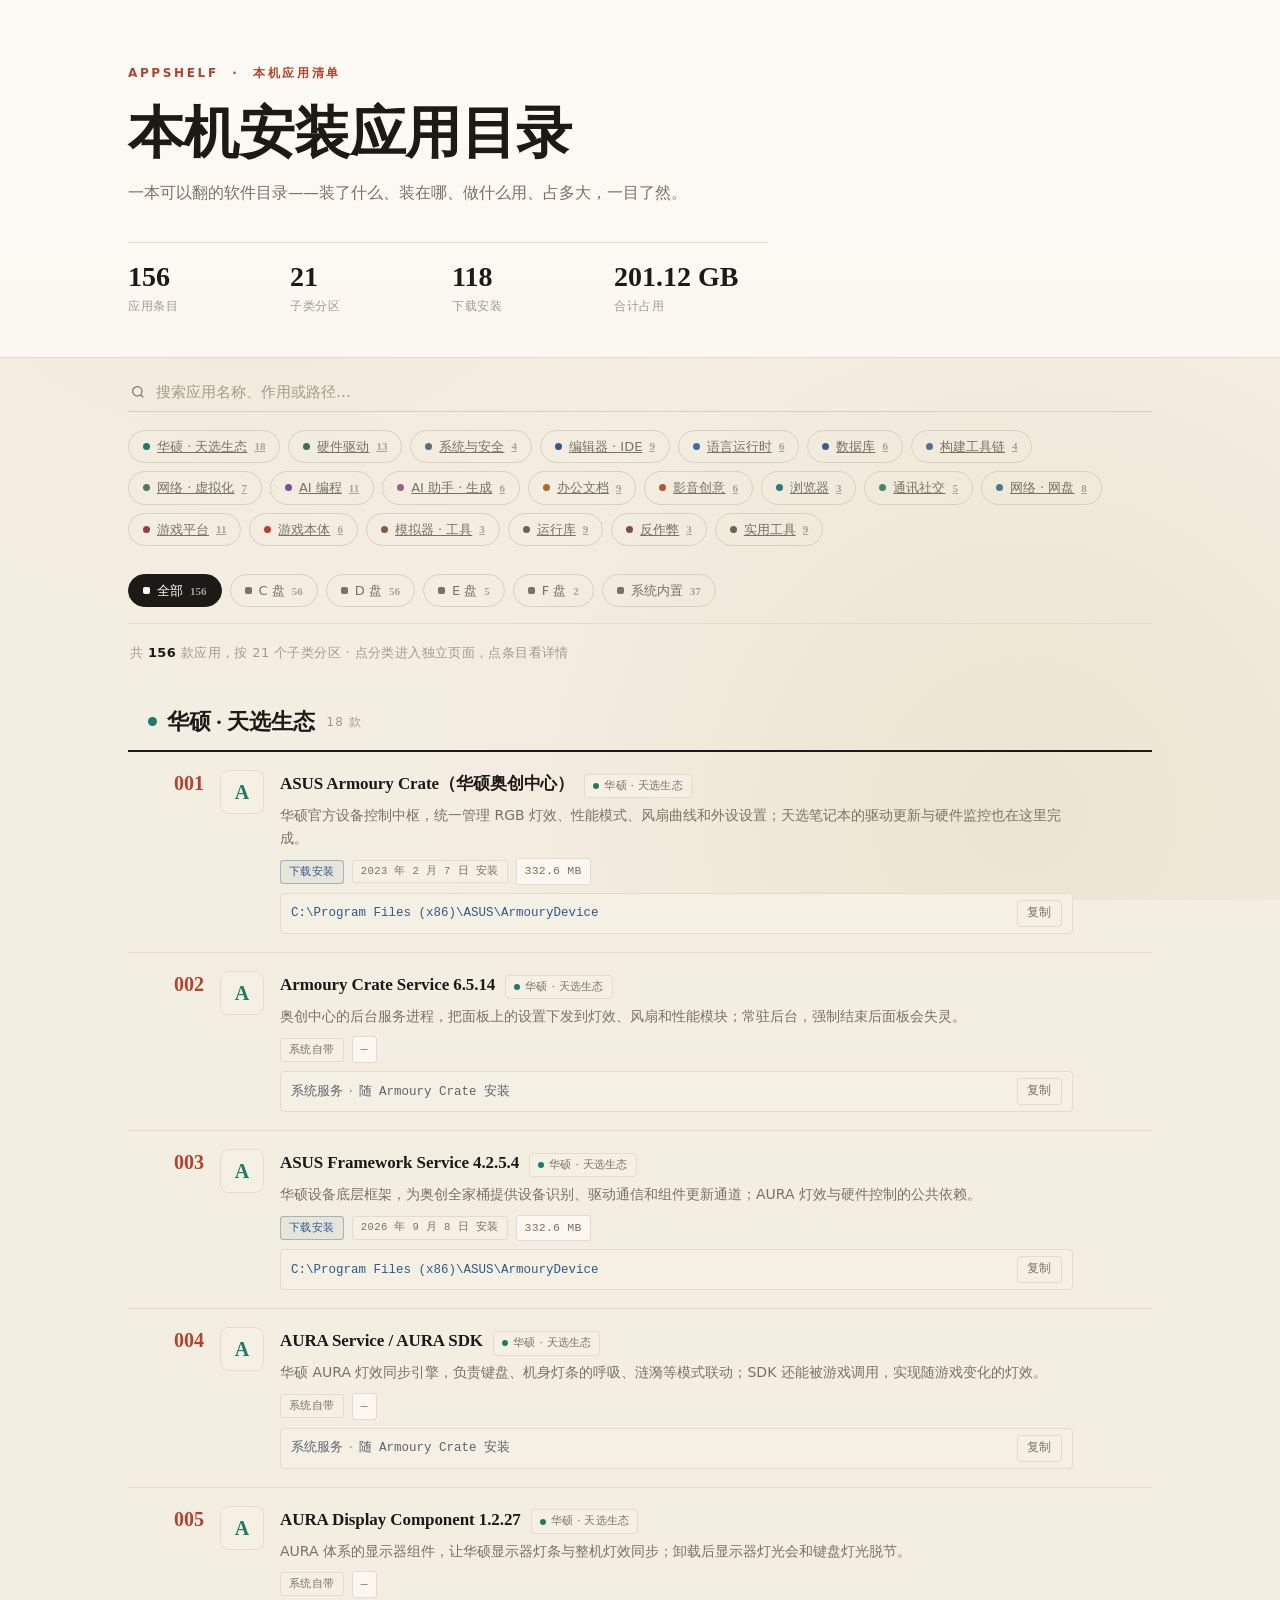
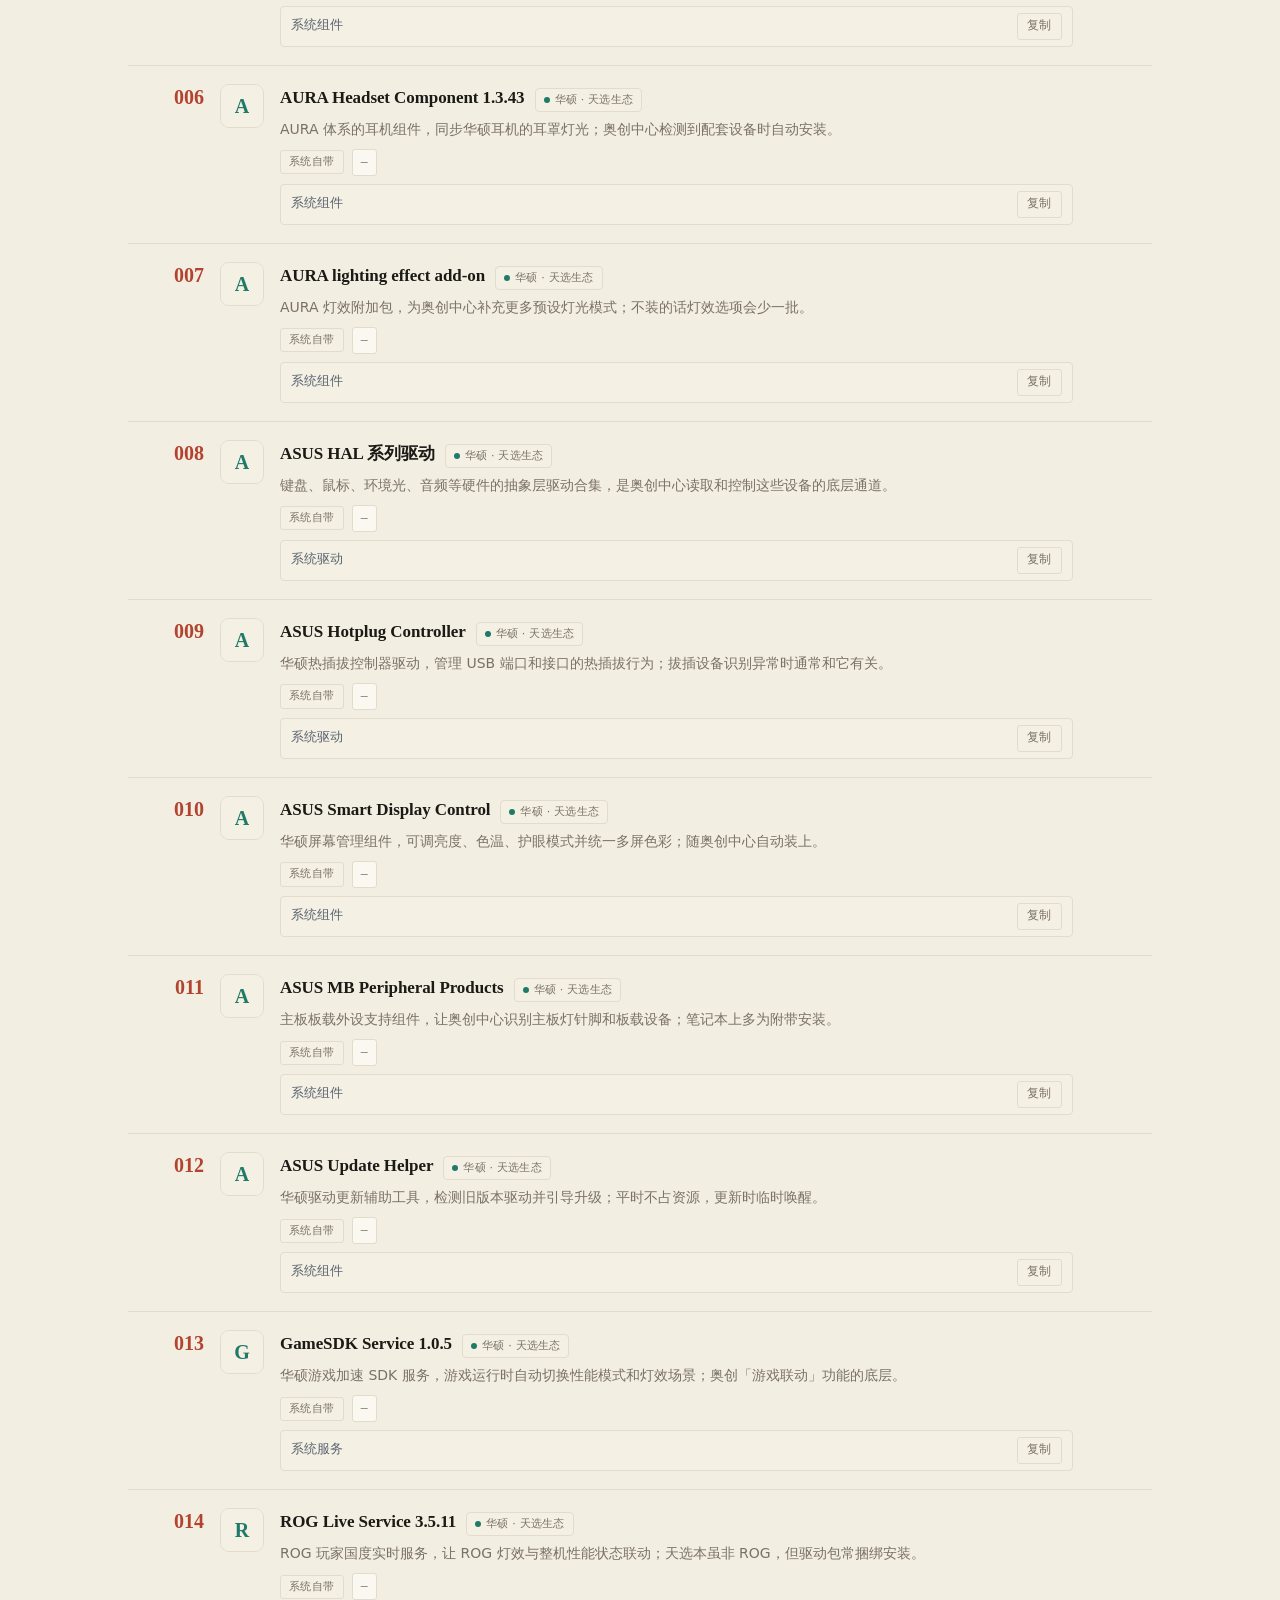
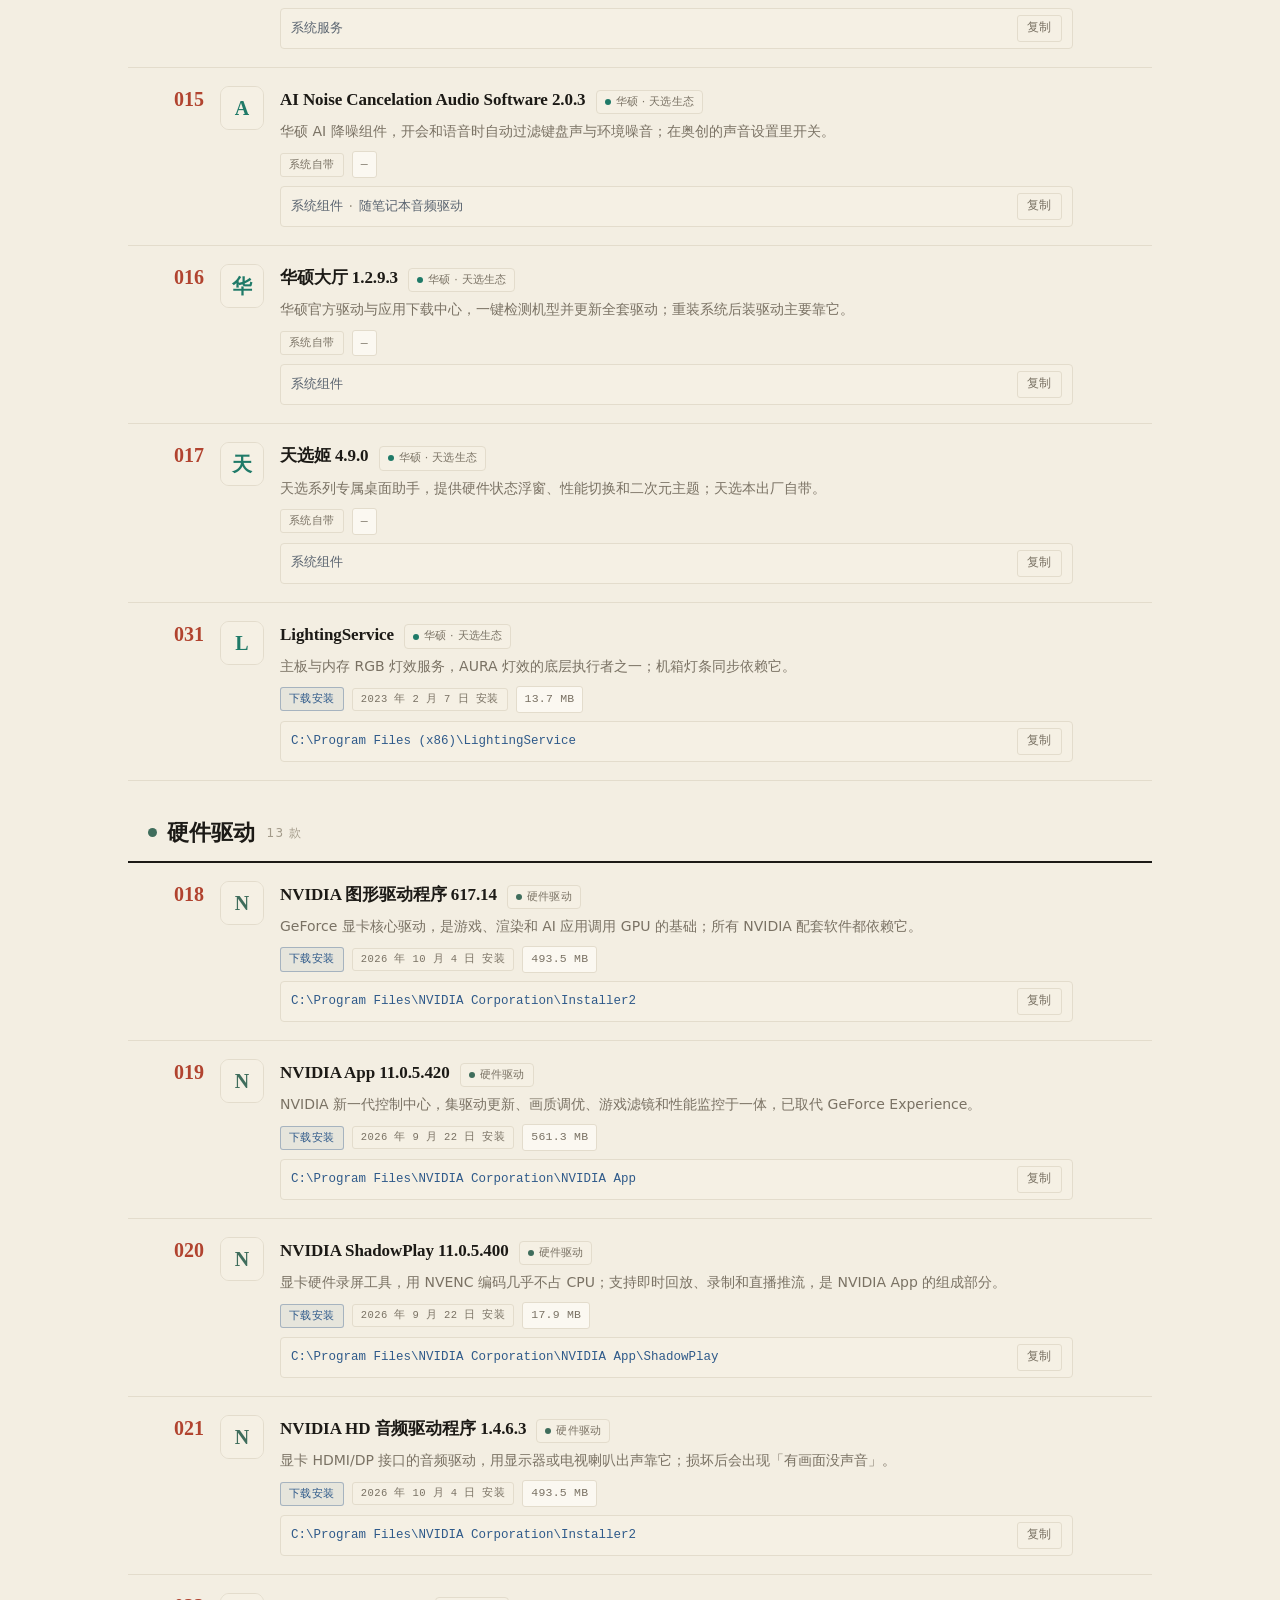
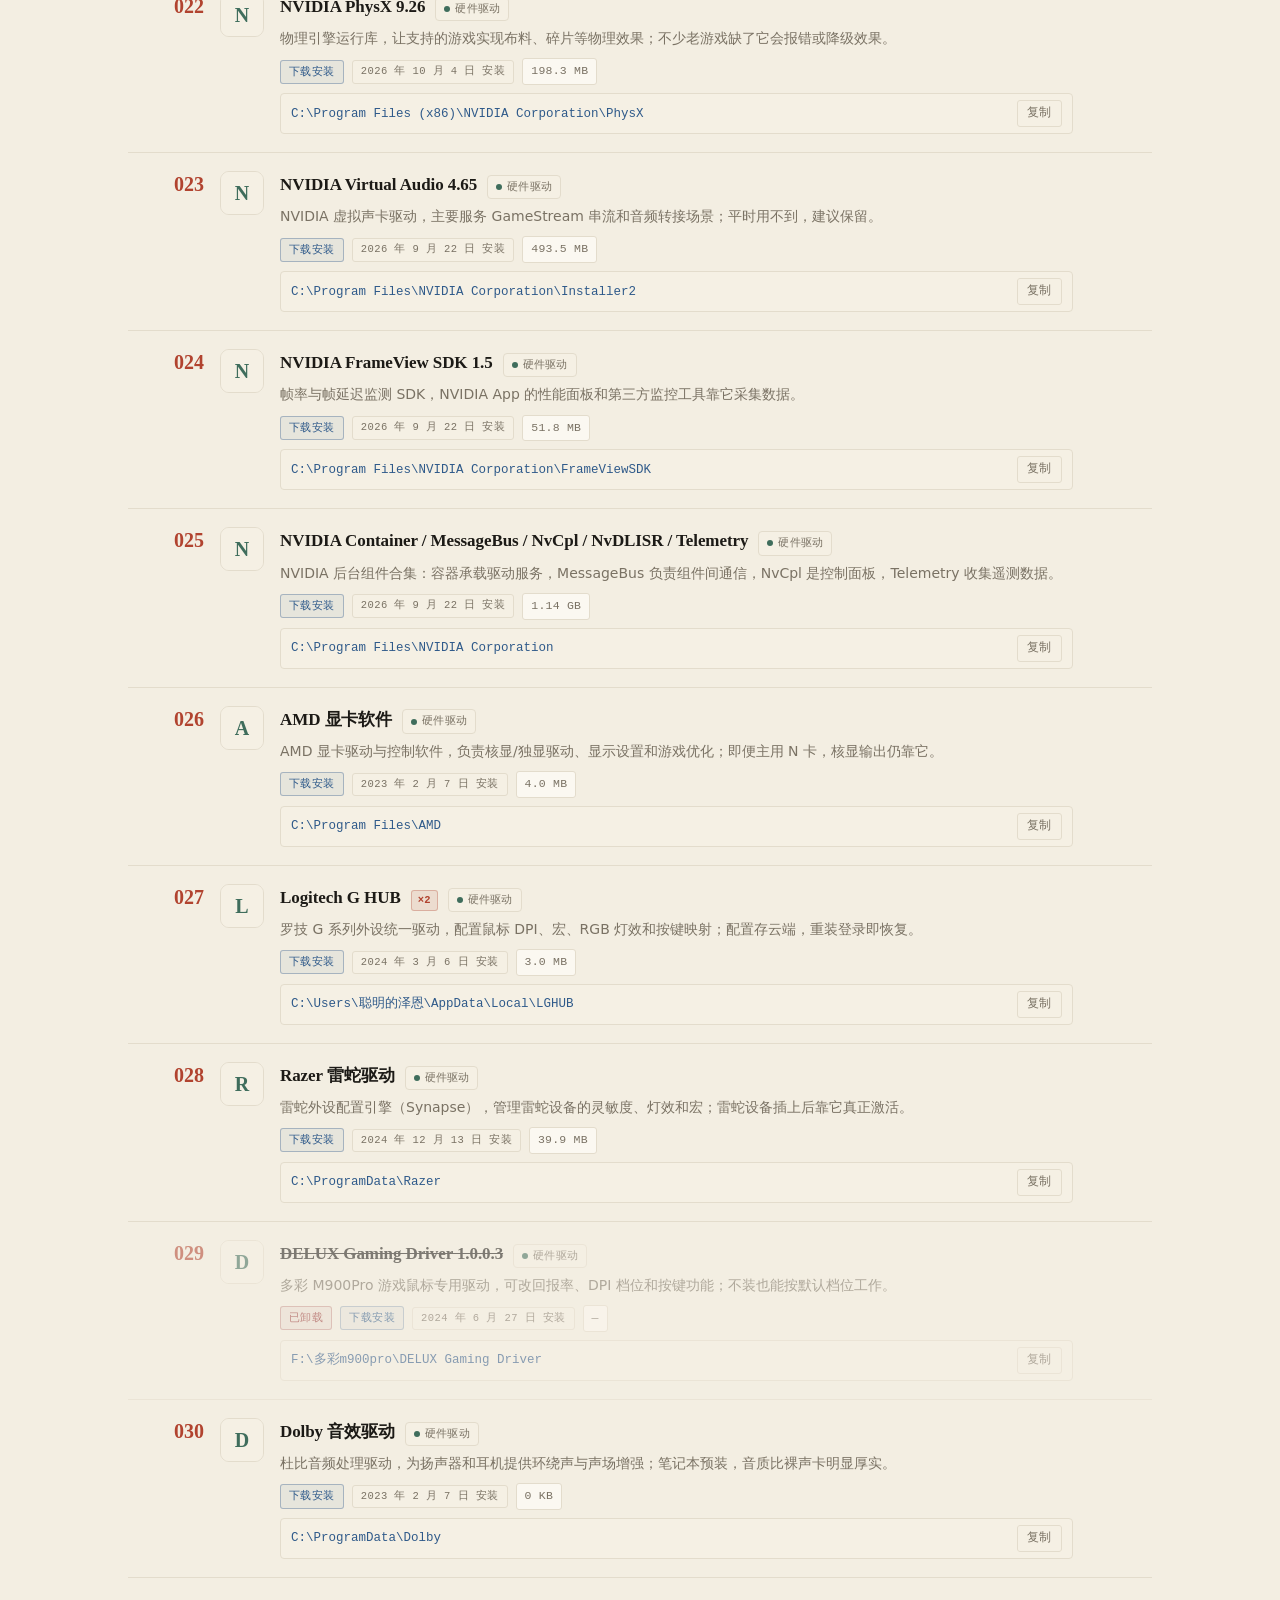
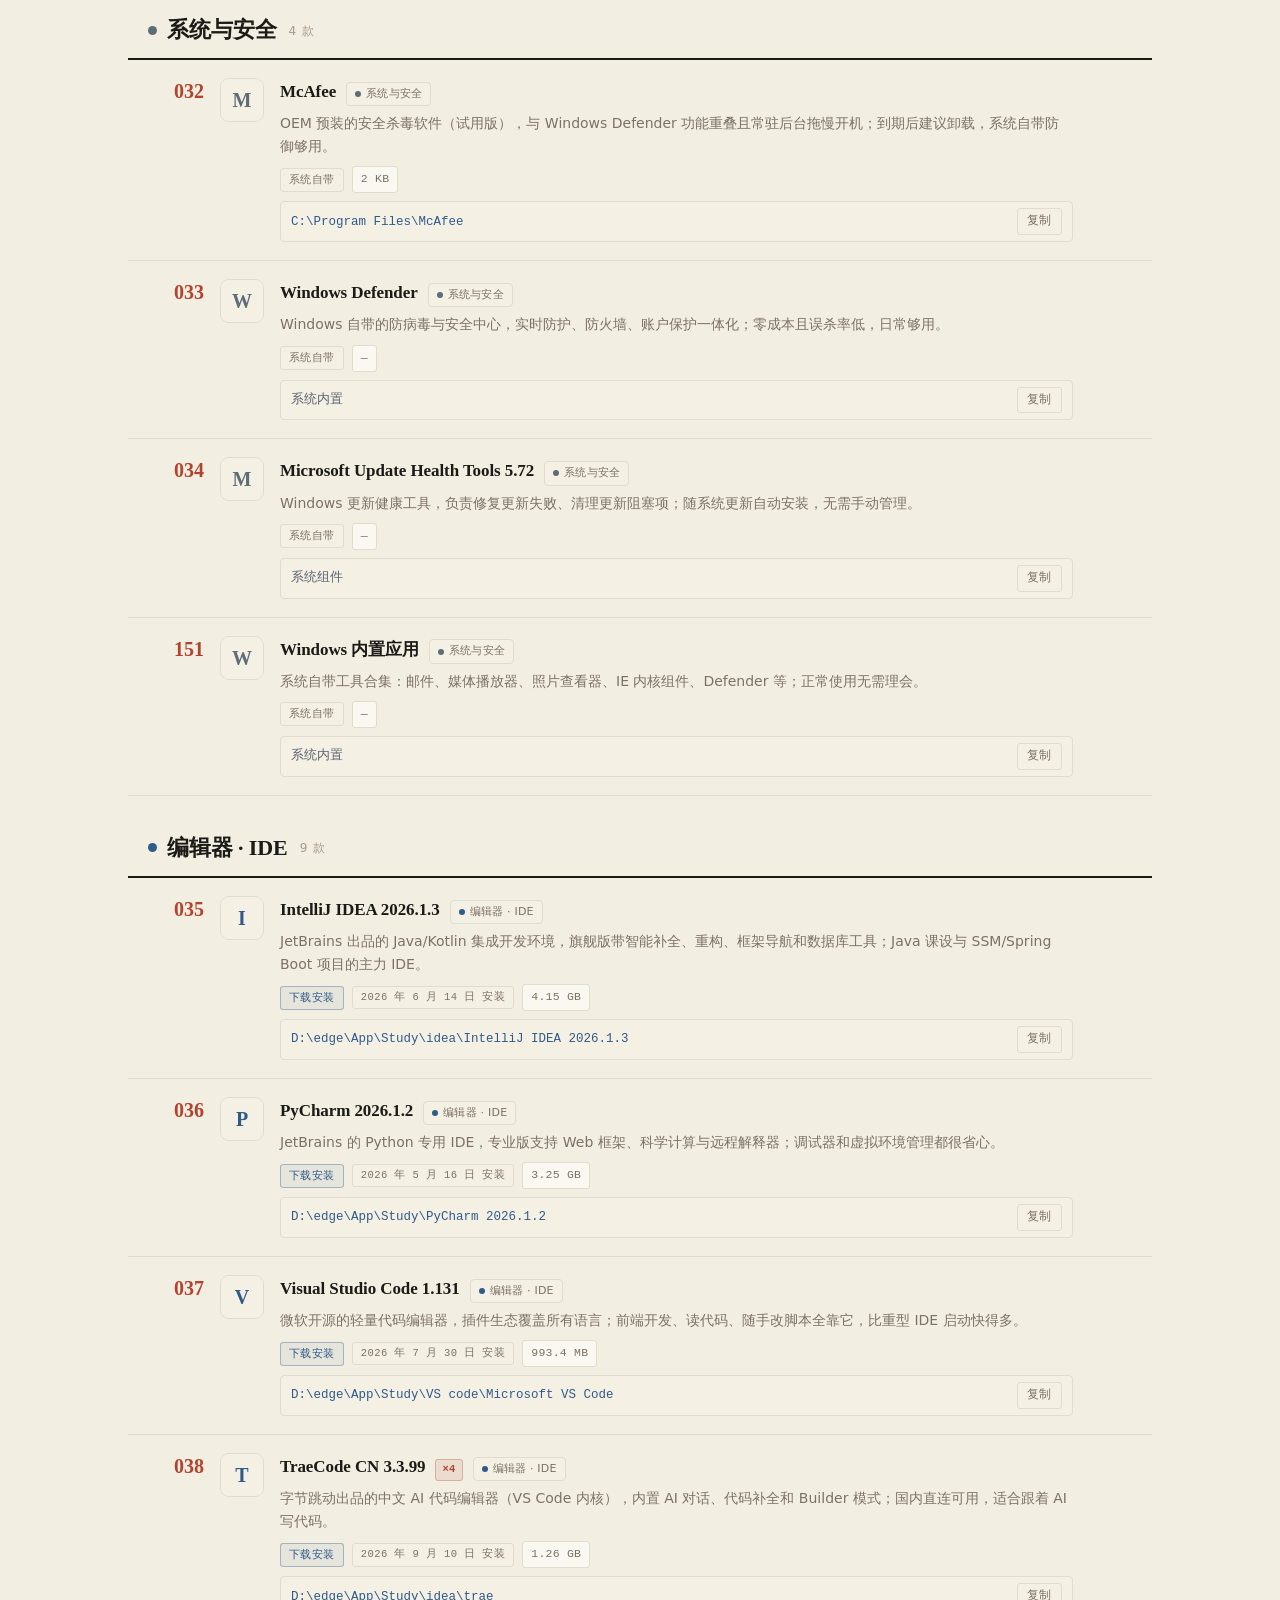
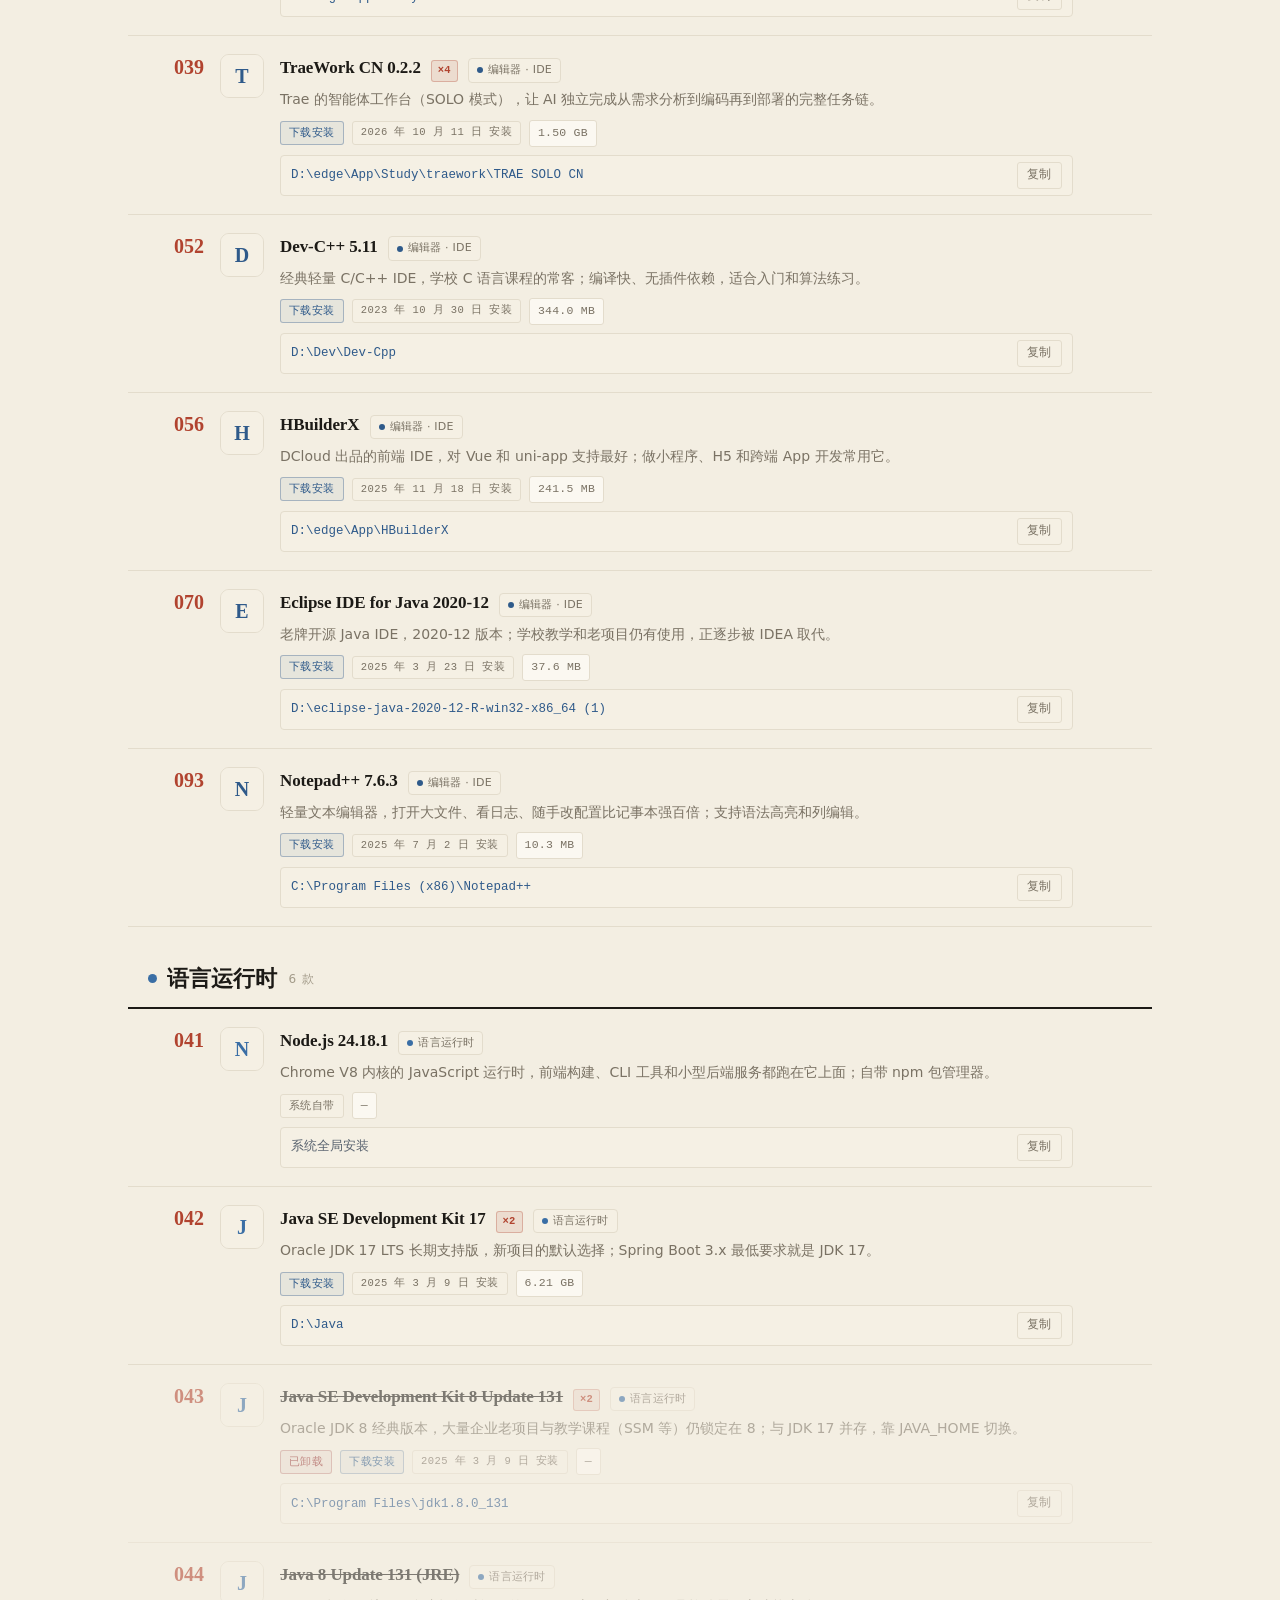
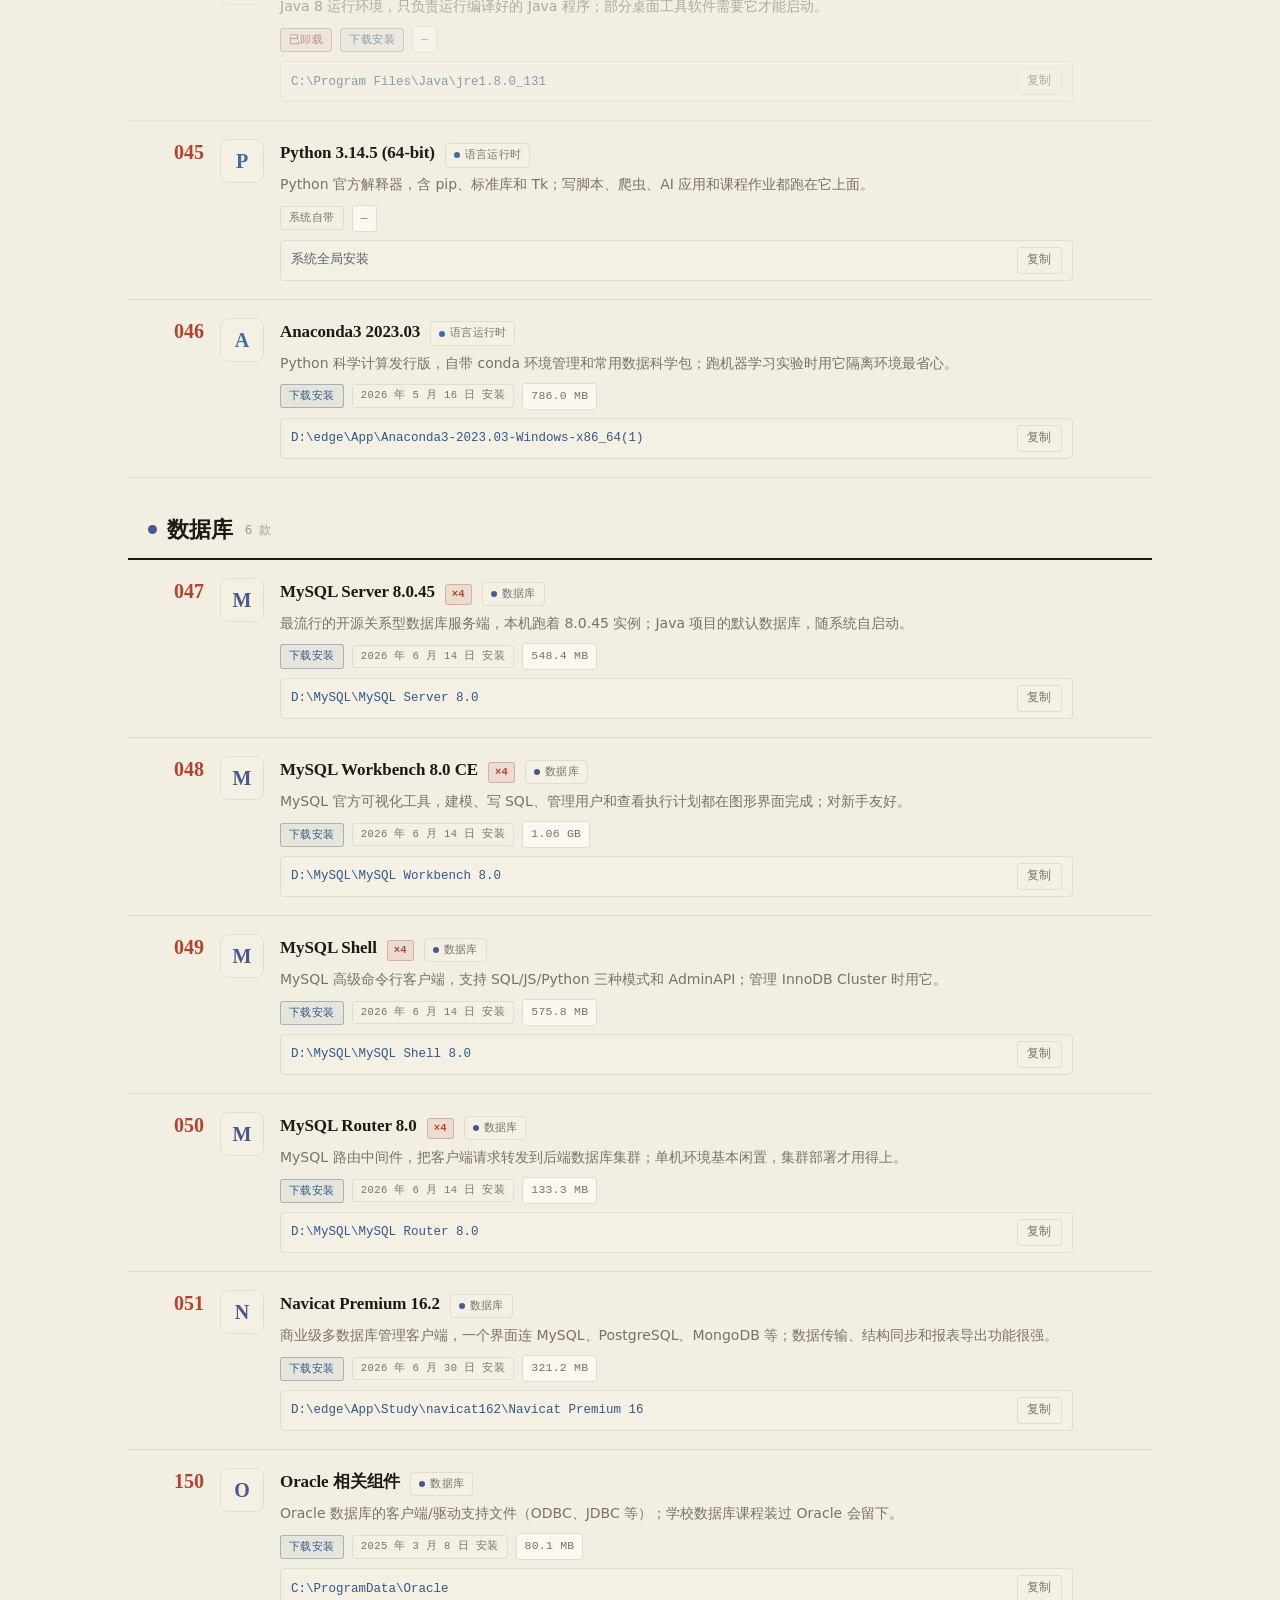
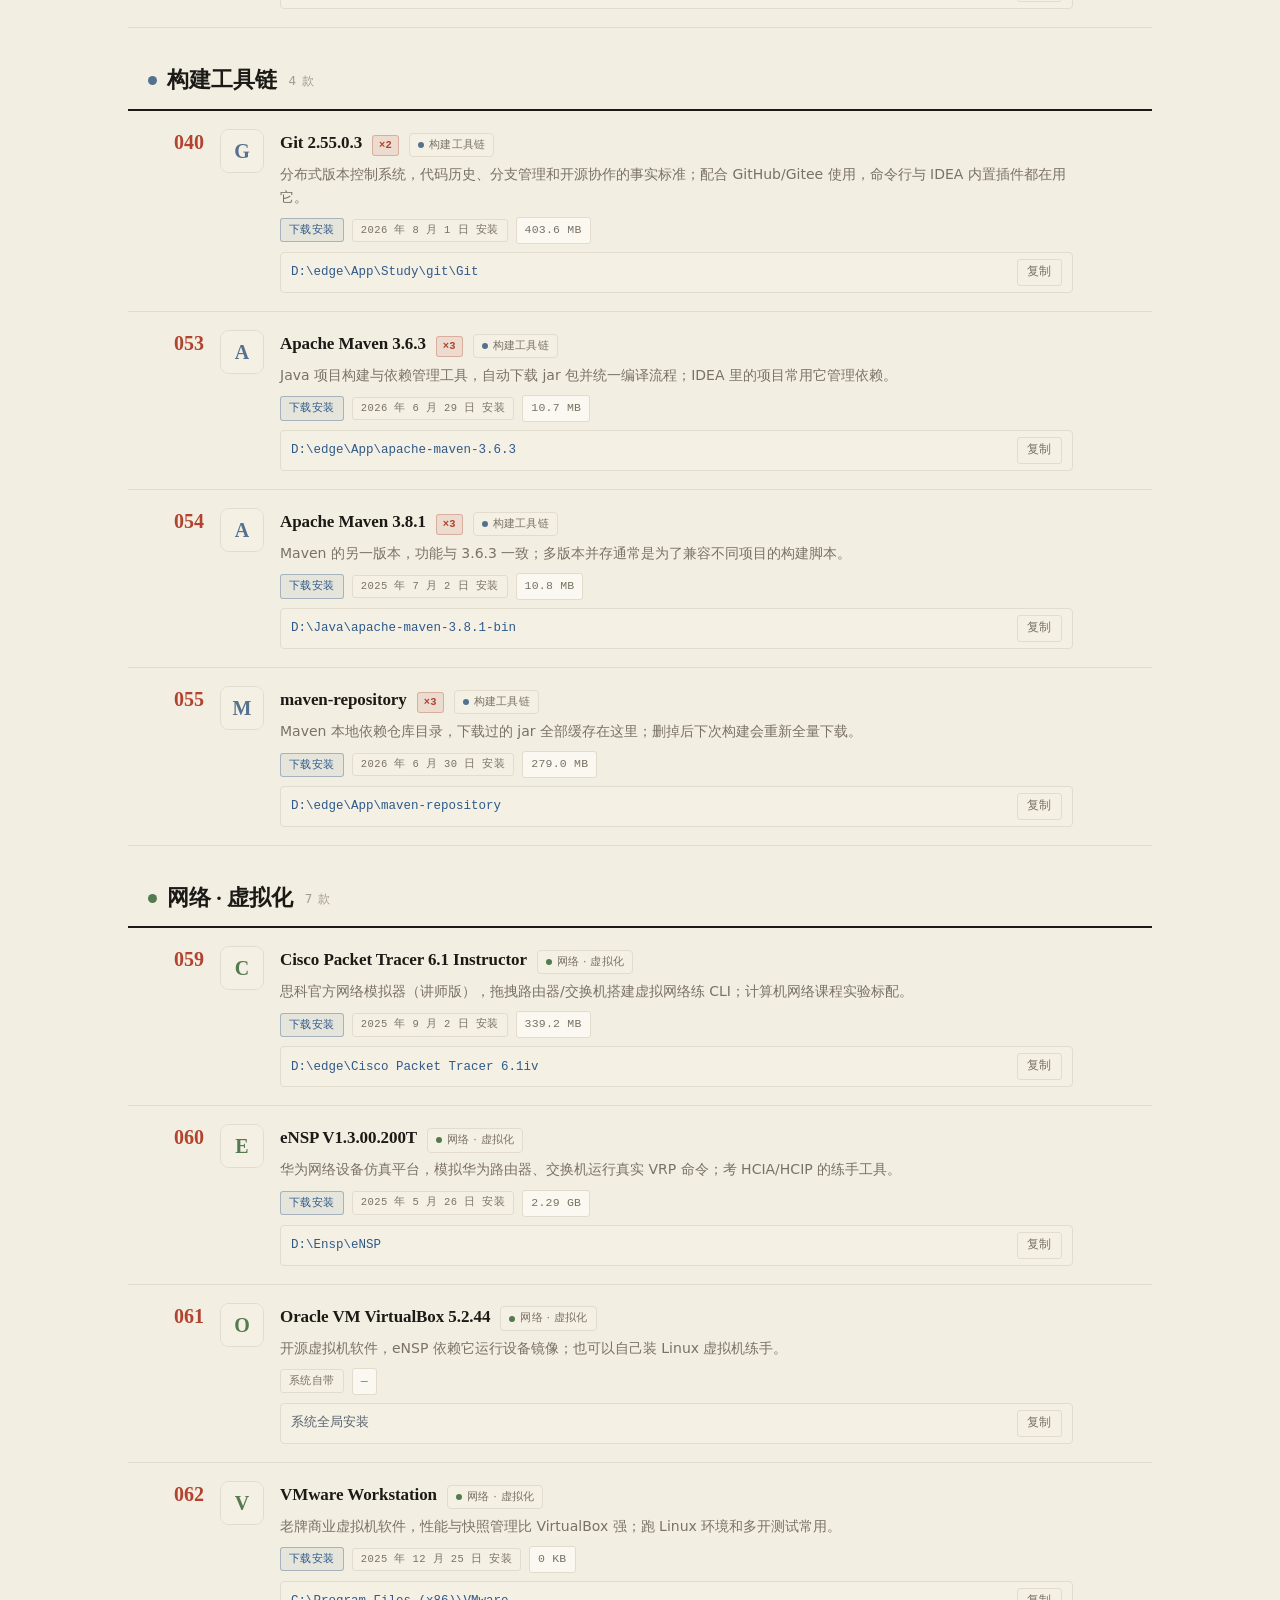
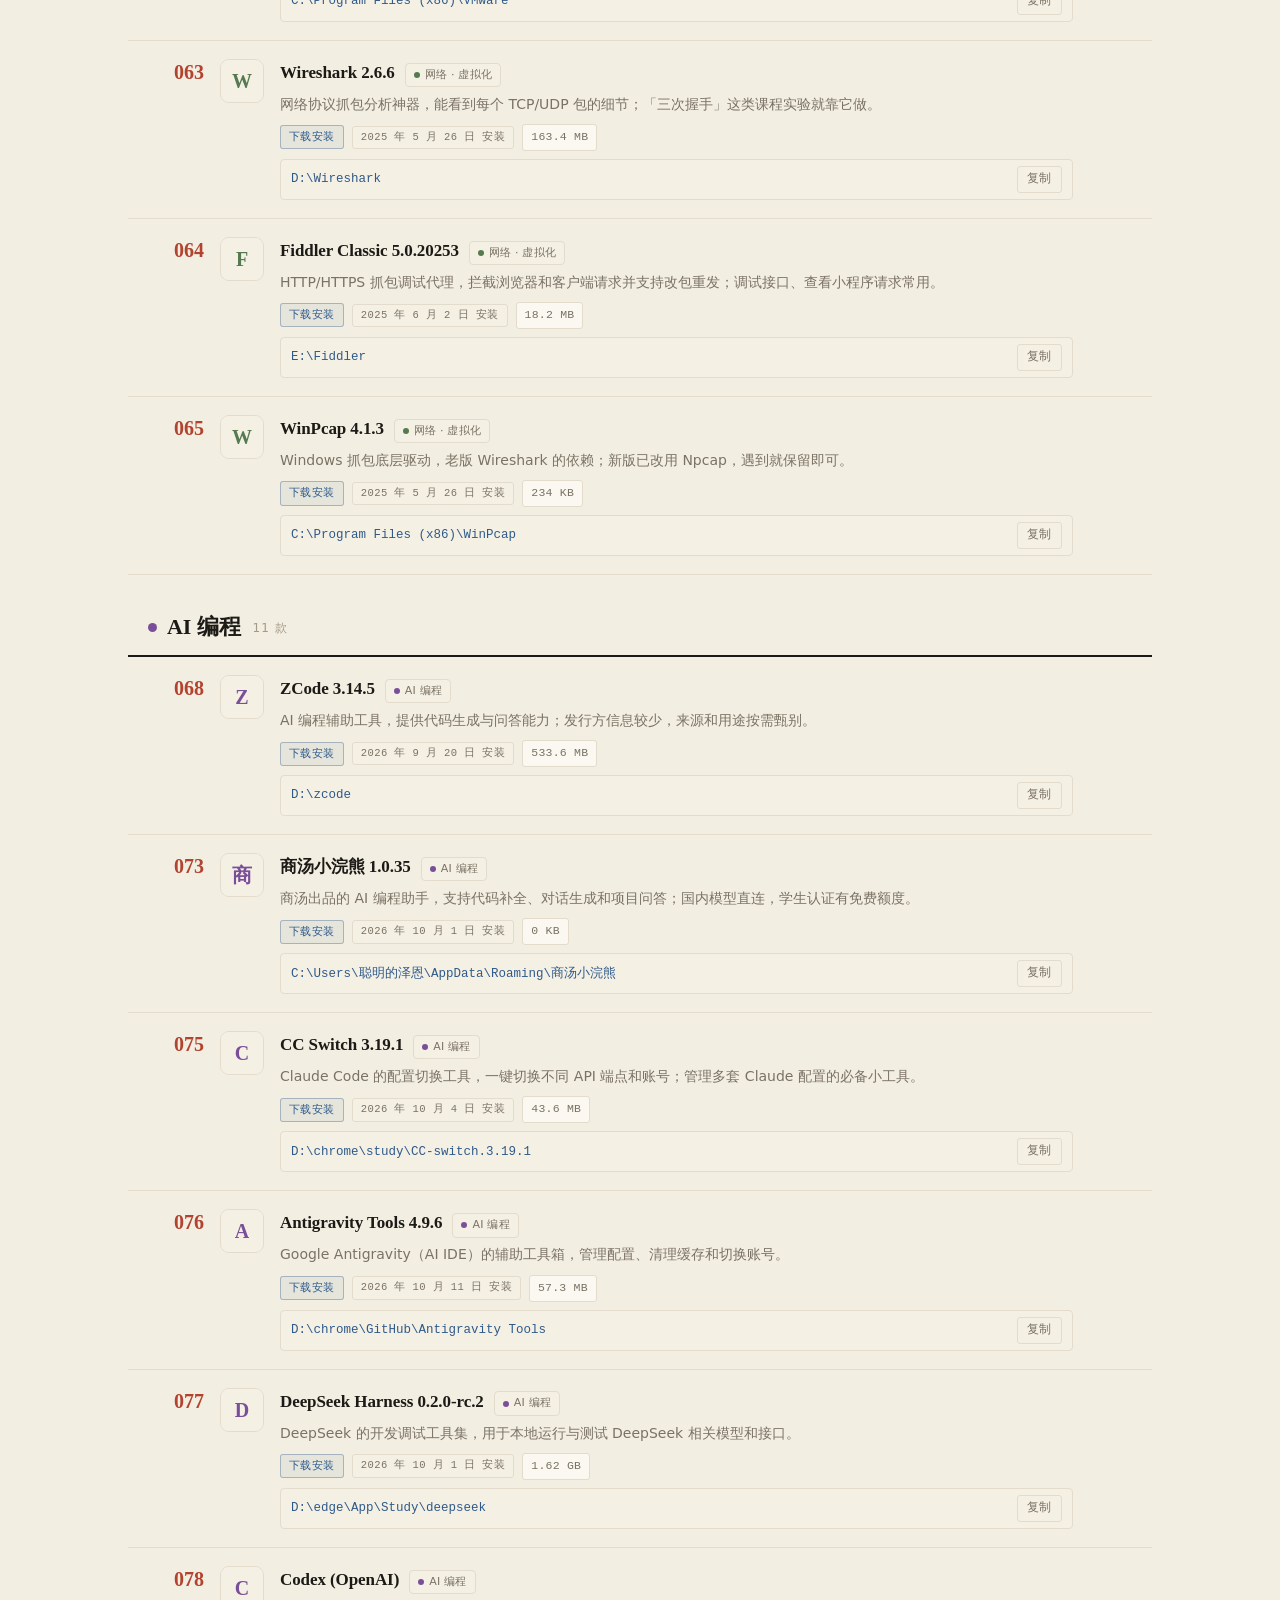
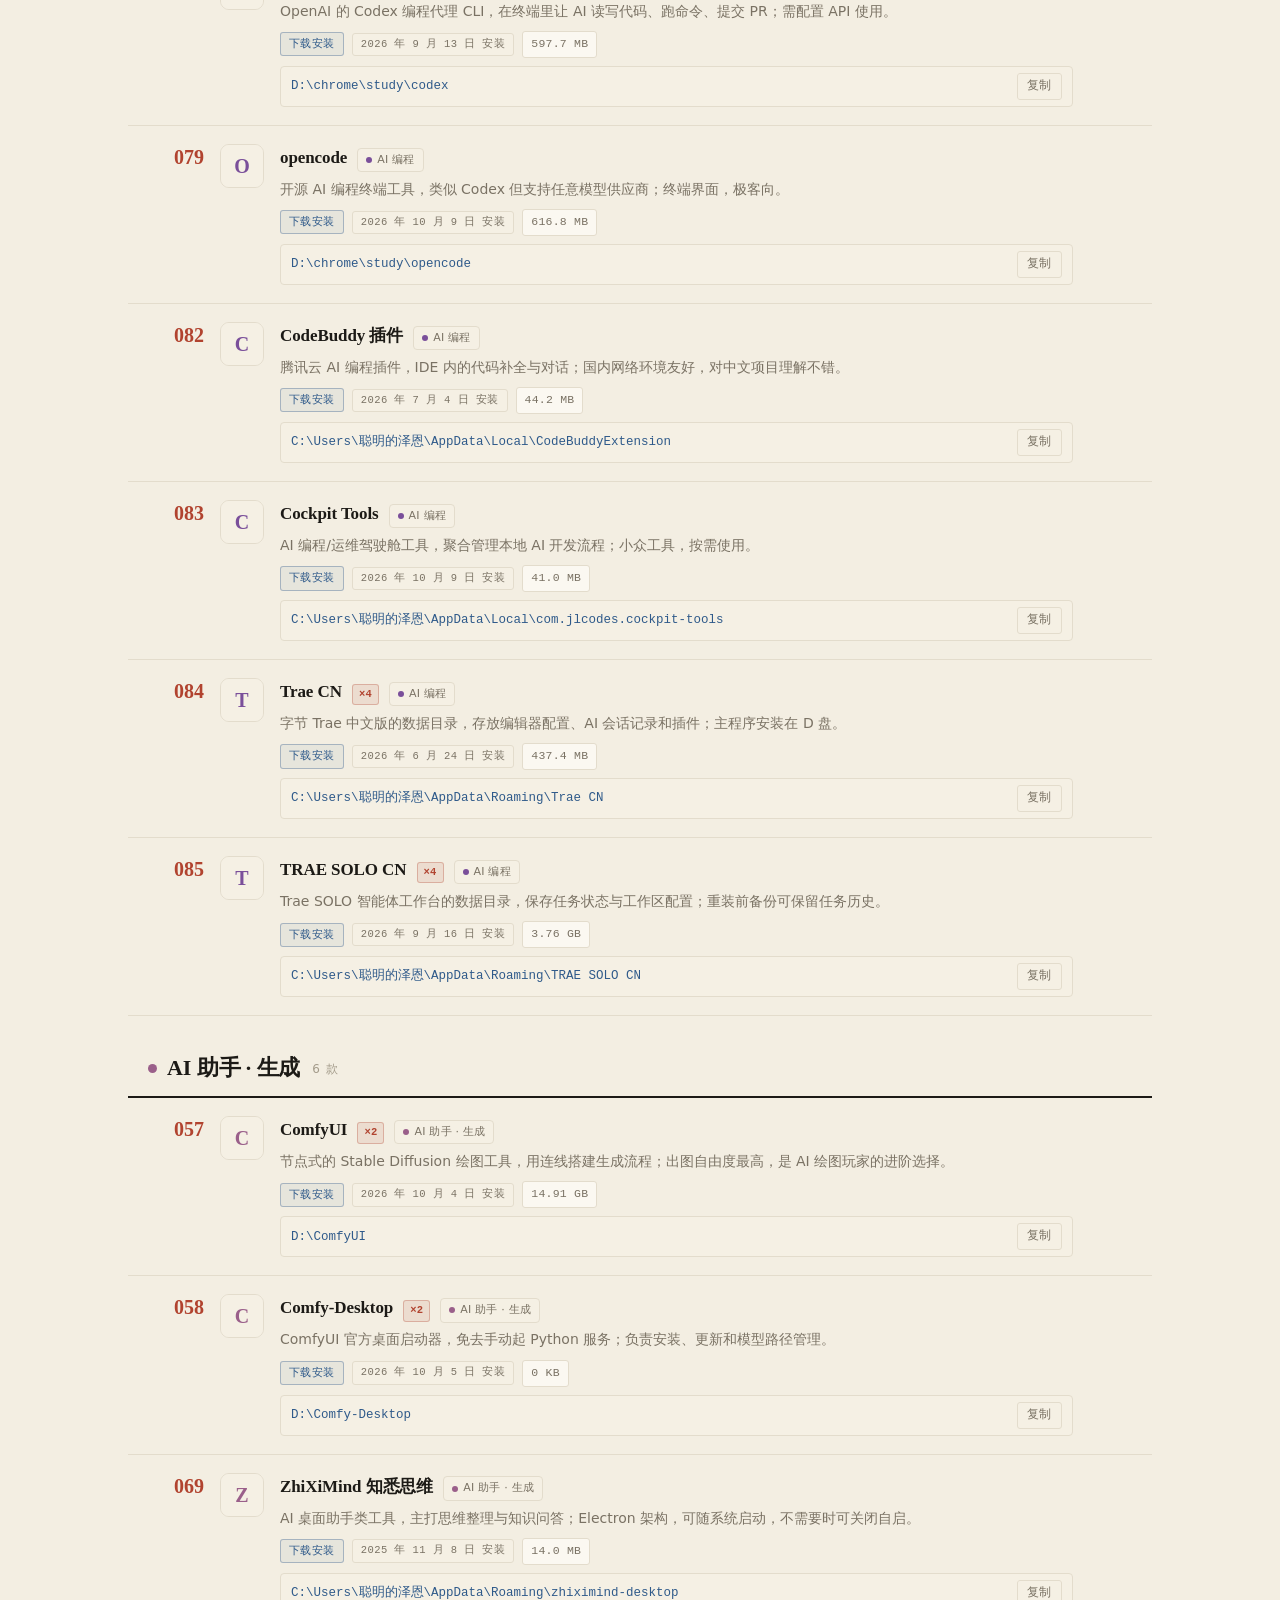
==== category.html @ fe7b91f5 "feat: 细分类导航/详情页/编辑校验/时效扫描 + PyWebView 桌面 App - 7 大类拆 21 子类，分类点击进入独立页面；详情页含逐条路径/官网/来源/安装日期  - 编辑弹窗路径真" ====
<!DOCTYPE html>
<html lang="zh-CN">
<head>
<meta charset="utf-8">
<meta name="viewport" content="width=device-width, initial-scale=1">
<title>分类 · AppShelf</title>
<link rel="stylesheet" href="assets/style.css">
</head>
<body data-page="category">
  <header class="masthead slim">
    <div class="container">
      <nav class="crumb" id="crumb"></nav>
      <h1 class="cat-title" id="cat-title"></h1>
      <p class="lede" id="cat-desc"></p>
    </div>
  </header>

  <main class="container">
    <div class="toolbar">
      <label class="search">
        <svg viewBox="0 0 24 24" width="16" height="16" fill="none" stroke="currentColor" stroke-width="1.8"><circle cx="11" cy="11" r="7"/><path d="m20 20-3.5-3.5"/></svg>
        <input id="q" type="search" placeholder="在本分类中搜索…" autocomplete="off">
      </label>
      <nav class="chips" id="chips" aria-label="全部分类"></nav>
      <nav class="chips chips-drive" id="drive-chips" aria-label="盘符筛选"></nav>
    </div>

    <p class="result" id="result"></p>
    <section class="catalog" id="catalog"></section>
  </main>

  <footer>
    <div class="container">
      <p><strong>AppShelf</strong> · <a href="index.html">返回总目录</a></p>
    </div>
  </footer>

  <div class="toast" id="toast" role="status" aria-live="polite"></div>

  <script src="assets/app.js"></script>
  <script src="assets/category.js"></script>
</body>
</html>
---- assets/style.css ----
/* ============ AppShelf · 编辑 / 目录风 ============ */

:root{
  /* 配色：暖白纸感 + 单一砖红强调，去 AI 味 */
  --bg:#f3eee2;            /* 纸面背景 */
  --paper:#fbf8f1;         /* 卡片/内容区 */
  --paper-2:#f5f0e4;       /* 悬停底色 */
  --ink:#1c1a16;           /* 正文墨色（暖黑，非纯黑） */
  --muted:#7a7264;         /* 次要文字 */
  --faint:#a39b8a;         /* 更弱文字 */
  --line:#e3dccc;          /* 分隔线 */
  --line-2:#d9d1bf;        /* 较强分隔线 */
  --accent:#b1432f;        /* 砖红：编号 + 强调 */
  --accent-soft:rgba(177,67,47,.10);

  /* 字体层级 */
  --font-serif:"Noto Serif SC","Source Han Serif SC","Songti SC",Georgia,"Times New Roman",serif;
  --font-sans:"Inter",-apple-system,"PingFang SC","Microsoft YaHei",system-ui,sans-serif;
  --font-mono:"JetBrains Mono","SF Mono","Cascadia Code",Consolas,"Courier New",monospace;

  /* 大类色（低饱和，仅用于小标签点） */
  --c-sys:#3f6d5c;
  --c-dev:#2f5a8a;
  --c-ai:#7a4f9a;
  --c-off:#a86b2a;
  --c-net:#2a7a82;
  --c-game:#9a3b3b;
  --c-lib:#6b6356;
  --c-tool:#5c6b4f;
  /* 子类色 */
  --c-sys-asus:#1f7a68; --c-sys-hw:#3f6d5c; --c-sys-os:#5c6d78;
  --c-dev-ide:#2f5a8a; --c-dev-lang:#3a6ea5; --c-dev-db:#46598c;
  --c-dev-tool:#54718f; --c-dev-net:#557a4f;
  --c-ai-code:#7a4f9a; --c-ai-tool:#9a5f8a;
  --c-off-doc:#a86b2a; --c-off-media:#b0563a;
  --c-net-web:#2a7a82; --c-net-im:#3f8a6b; --c-net-tool:#4f7a8a;
  --c-game-plat:#9a3b3b; --c-game-app:#b1432f; --c-game-tool:#8a5a3b;
  --c-lib-rt:#6b6356; --c-lib-ac:#7a4f4f;
  --c-tool-sys:#5c6b4f;
}

*{box-sizing:border-box;margin:0;padding:0}
html{scroll-behavior:smooth}
body{
  background:var(--bg);
  color:var(--ink);
  font-family:var(--font-sans);
  font-size:15px;
  line-height:1.65;
  -webkit-font-smoothing:antialiased;
  text-rendering:optimizeLegibility;
  /* 细纸纹：极淡噪点感，用两层渐变模拟，不依赖图片 */
  background-image:
    radial-gradient(circle at 20% 10%, #efe8d8 0, transparent 40%),
    radial-gradient(circle at 80% 90%, #ece4d2 0, transparent 45%);
  background-attachment:fixed;
}

.container{max-width:1080px;margin:0 auto;padding:0 28px}

/* ---------------- 页眉 ---------------- */
.masthead{
  padding:64px 0 40px;
  border-bottom:1px solid var(--line);
  background:
    linear-gradient(180deg, rgba(255,255,255,.35), transparent),
    var(--paper);
}
.eyebrow{
  font-size:12px;
  letter-spacing:.22em;
  text-transform:uppercase;
  color:var(--accent);
  font-weight:600;
  margin-bottom:18px;
}
.masthead h1{
  font-family:var(--font-serif);
  font-size:clamp(34px,6vw,56px);
  font-weight:700;
  letter-spacing:-.01em;
  line-height:1.12;
  color:var(--ink);
}
.lede{
  margin-top:16px;
  max-width:560px;
  color:var(--muted);
  font-size:15.5px;
}
.stats{
  margin-top:36px;
  display:grid;
  grid-template-columns:repeat(4,1fr);
  gap:8px;
  border-top:1px solid var(--line);
  padding-top:20px;
  max-width:640px;
}
.stats div{display:flex;flex-direction:column}
.stats dt{
  font-family:var(--font-serif);
  font-size:28px;
  font-weight:700;
  color:var(--ink);
  line-height:1;
  font-variant-numeric:tabular-nums;
}
.stats dd{
  font-size:12px;
  color:var(--faint);
  letter-spacing:.06em;
  margin-top:6px;
}

/* ---------------- 工具栏 ---------------- */
main{padding:36px 0 60px}
.toolbar{
  display:flex;
  gap:18px;
  align-items:center;
  flex-wrap:wrap;
  padding:16px 0;
  border-bottom:1px solid var(--line);
}
.search{
  position:relative;
  flex:1;
  min-width:240px;
  display:flex;
  align-items:center;
  gap:10px;
  border-bottom:1.5px solid var(--line-2);
  padding:6px 2px;
  color:var(--muted);
  transition:border-color .2s;
}
.search:focus-within{border-color:var(--accent);color:var(--accent)}
.search input{
  flex:1;
  border:none;
  background:transparent;
  outline:none;
  font:inherit;
  color:var(--ink);
  font-size:15px;
}
.search input::placeholder{color:var(--faint)}

.chips{display:flex;gap:8px;flex-wrap:wrap}
.chip{
  font:inherit;
  font-size:13px;
  color:var(--muted);
  background:transparent;
  border:1px solid var(--line-2);
  border-radius:999px;
  padding:5px 14px;
  cursor:pointer;
  transition:all .18s ease;
  display:inline-flex;
  align-items:center;
  gap:7px;
}
.chip i{
  width:7px;height:7px;border-radius:50%;
  background:var(--c,var(--muted));
}
.chip:hover{color:var(--ink);border-color:var(--ink)}
.chip.on{
  color:#fff;
  background:var(--ink);
  border-color:var(--ink);
}
.chip.on i{background:#fff}
.chip .num{
  font-size:11px;
  color:inherit;
  opacity:.6;
  font-variant-numeric:tabular-nums;
}

/* ---------------- 结果行 ---------------- */
.result{
  margin:18px 2px 6px;
  font-size:13px;
  color:var(--faint);
  letter-spacing:.03em;
}
.result b{color:var(--ink);font-weight:600}

/* ---------------- 目录条目 ---------------- */
.catalog{margin-top:4px}
.entry{
  display:grid;
  grid-template-columns:56px 44px 1fr auto;
  gap:16px;
  padding:18px 16px 18px 20px;
  border-bottom:1px solid var(--line);
  position:relative;
  transition:background .18s ease;
}
.entry::before{
  content:"";
  position:absolute;
  left:0;top:14px;bottom:14px;
  width:3px;
  background:var(--accent);
  opacity:0;
  transition:opacity .2s ease;
}
.entry:hover{background:var(--paper-2)}
.entry:hover::before{opacity:1}

.num{
  font-family:var(--font-serif);
  font-size:20px;
  font-weight:700;
  color:var(--accent);
  text-align:right;
  line-height:1.2;
  font-variant-numeric:tabular-nums;
  padding-top:1px;
  user-select:none;
}

.logo{
  width:44px;
  height:44px;
  border:1px solid var(--line);
  border-radius:9px;
  background:var(--paper);
  display:flex;
  align-items:center;
  justify-content:center;
  overflow:hidden;
  flex:none;
}
.logo-img{width:27px;height:27px;object-fit:contain;display:block}
.logo-letter{
  width:100%;
  height:100%;
  display:flex;
  align-items:center;
  justify-content:center;
  font-family:var(--font-serif);
  font-weight:700;
  font-size:20px;
  line-height:1;
  color:var(--c,var(--muted));
  background:var(--paper-2);
}

.body{min-width:0}
.name{
  font-family:var(--font-serif);
  font-size:17px;
  font-weight:700;
  color:var(--ink);
  letter-spacing:-.005em;
  display:flex;
  align-items:baseline;
  gap:10px;
  flex-wrap:wrap;
}
.tag{
  font-family:var(--font-sans);
  font-size:11px;
  font-weight:500;
  color:var(--muted);
  background:var(--paper-2);
  border:1px solid var(--line);
  padding:2px 8px;
  border-radius:4px;
  display:inline-flex;
  align-items:center;
  gap:5px;
  letter-spacing:.02em;
}
.tag i{width:6px;height:6px;border-radius:50%;background:var(--c,var(--muted))}
.desc{
  margin-top:5px;
  color:var(--muted);
  font-size:14px;
}
.path{
  margin-top:8px;
  display:flex;
  align-items:center;
  gap:10px;
  font-family:var(--font-mono);
  font-size:12.5px;
  color:#5a6470;
  background:var(--paper-2);
  border:1px solid var(--line);
  border-radius:4px;
  padding:6px 10px;
  overflow:hidden;
}
.path code{
  flex:1;min-width:0;
  white-space:nowrap;
  overflow:hidden;
  text-overflow:ellipsis;
}
.copy{
  flex:none;
  font:inherit;
  font-size:11.5px;
  color:var(--muted);
  background:transparent;
  border:1px solid var(--line);
  border-radius:3px;
  padding:3px 9px;
  cursor:pointer;
  transition:all .15s;
  letter-spacing:.04em;
}
.copy:hover{color:var(--accent);border-color:var(--accent)}
.copy.done{color:#fff;background:var(--c-sys);border-color:var(--c-sys)}

/* ---------------- 分类分区 ---------------- */
.cat-sec{scroll-margin-top:16px}
.sec-head{
  display:flex;
  align-items:baseline;
  gap:12px;
  padding:34px 16px 10px 20px;
  border-bottom:2px solid var(--ink);
}
.sec-head h2{
  font-family:var(--font-serif);
  font-size:22px;
  font-weight:700;
  color:var(--ink);
  display:inline-flex;
  align-items:center;
  gap:10px;
  letter-spacing:-.005em;
}
.sec-head h2 i{width:9px;height:9px;border-radius:50%;background:var(--c,var(--muted))}
.sec-count{
  font-size:12px;
  color:var(--faint);
  letter-spacing:.1em;
  font-variant-numeric:tabular-nums;
}

/* ---------------- 磁盘占用徽标 ---------------- */
.size{
  flex:none;
  font-family:var(--font-mono);
  font-size:11.5px;
  color:var(--muted);
  border:1px solid var(--line);
  background:var(--paper);
  border-radius:3px;
  padding:3px 8px;
  letter-spacing:.02em;
  font-variant-numeric:tabular-nums;
}

/* ---------------- 盘符筛选行 ---------------- */
.chips-drive{margin-top:10px}
.chips-drive .chip i{border-radius:2px}

mark{
  background:rgba(177,67,47,.16);
  color:var(--accent);
  border-radius:2px;
  padding:0 2px;
}

/* ---------------- 空状态 ---------------- */
.empty{
  text-align:center;
  padding:70px 20px;
  color:var(--faint);
  font-size:14px;
}

/* ---------------- Toast ---------------- */
.toast{
  position:fixed;
  bottom:28px;left:50%;
  transform:translateX(-50%) translateY(12px);
  background:var(--ink);
  color:var(--paper);
  font-size:13px;
  padding:10px 18px;
  border-radius:4px;
  opacity:0;
  pointer-events:none;
  transition:opacity .2s, transform .2s;
  z-index:50;
  box-shadow:0 10px 30px rgba(0,0,0,.18);
  max-width:80vw;
}
.toast.show{opacity:1;transform:translateX(-50%) translateY(0)}

/* ---------------- 页脚 ---------------- */
footer{
  border-top:1px solid var(--line);
  padding:26px 0 40px;
  background:var(--paper);
  margin-top:20px;
}
footer p{
  color:var(--muted);
  font-size:13px;
  line-height:1.7;
}
footer code{
  font-family:var(--font-mono);
  font-size:12px;
  background:var(--paper-2);
  border:1px solid var(--line);
  padding:1px 6px;
  border-radius:3px;
  color:var(--ink);
}

/* ---------------- 名称链接 / 元信息 / 编辑 ---------------- */
.name-link{
  color:inherit;
  text-decoration:none;
  border-bottom:1px solid transparent;
  transition:border-color .15s;
}
.name-link:hover{border-bottom-color:var(--accent)}
.entry{cursor:pointer}
.meta{
  margin-top:8px;
  display:flex;
  align-items:center;
  gap:8px;
  flex-wrap:wrap;
}
.src{
  font-size:11px;
  letter-spacing:.04em;
  border-radius:3px;
  padding:2px 8px;
  border:1px solid var(--line);
  background:var(--paper-2);
  color:var(--muted);
}
.src.dl{color:#2f5a8a;border-color:rgba(47,90,138,.35);background:rgba(47,90,138,.06)}
.src.date{font-family:var(--font-mono);font-size:10.5px}

/* 状态徽标 */
.st{
  font-size:11px;letter-spacing:.04em;border-radius:3px;padding:2px 8px;
  border:1px solid;font-weight:500;
}
.st.new{color:#2a7a5c;border-color:rgba(42,122,92,.4);background:rgba(42,122,92,.08)}
.st.removed{color:#9a3b3b;border-color:rgba(154,59,59,.4);background:rgba(154,59,59,.08)}
.entry.is-removed{opacity:.55}
.entry.is-removed .name-link{text-decoration:line-through}

/* 同族分组徽标 */
.grp{
  font-family:var(--font-mono);font-size:10.5px;font-weight:600;
  color:var(--accent);background:var(--accent-soft);
  border:1px solid rgba(177,67,47,.3);border-radius:3px;
  padding:1px 6px;letter-spacing:.02em;flex:none;
}

/* 可点击的路径段 */
.p-segs{flex:1;min-width:0;overflow:hidden;text-overflow:ellipsis;white-space:nowrap}
.p-seg{color:#5a6470}
.p-seg.link{
  color:#2f5a8a;cursor:pointer;border-bottom:1px dashed transparent;
  transition:border-color .15s,color .15s;
}
.p-seg.link:hover{color:var(--accent);border-bottom-color:var(--accent)}
.p-dot{color:var(--faint);margin:0 4px}
.entry .edit{
  align-self:start;
  font:inherit;
  font-size:11.5px;
  color:var(--faint);
  background:transparent;
  border:1px solid var(--line);
  border-radius:3px;
  padding:4px 10px;
  cursor:pointer;
  letter-spacing:.06em;
  opacity:0;
  transition:all .18s;
}
.entry:hover .edit{opacity:1}
.entry .edit:hover{color:var(--accent);border-color:var(--accent)}

/* ---------------- 面包屑 / 窄页眉 ---------------- */
.crumb{
  font-size:13px;
  color:var(--muted);
  margin-bottom:14px;
}
.crumb a{color:var(--muted);text-decoration:none}
.crumb a:hover{color:var(--accent)}
.crumb b{color:var(--ink);font-weight:600}
.masthead.slim{padding:40px 0 28px}
.cat-title{
  font-family:var(--font-serif);
  font-size:clamp(26px,4vw,38px);
  font-weight:700;
  display:inline-flex;
  align-items:center;
  gap:12px;
}
.cat-title i{width:11px;height:11px;border-radius:50%;background:var(--c,var(--muted))}

/* ---------------- 按钮 ---------------- */
.btn{
  font:inherit;
  font-size:13px;
  color:var(--paper);
  background:var(--ink);
  border:1px solid var(--ink);
  border-radius:4px;
  padding:7px 16px;
  cursor:pointer;
  transition:all .15s;
  letter-spacing:.03em;
}
.btn:hover{background:var(--accent);border-color:var(--accent)}
.btn.ghost{color:var(--muted);background:transparent;border-color:var(--line-2)}
.btn.ghost:hover{color:var(--ink);border-color:var(--ink)}
.btn.mini{
  font-size:11.5px;
  padding:3px 10px;
  background:transparent;
  color:var(--muted);
  border-color:var(--line);
  flex:none;
}
.btn.mini:hover{color:var(--accent);border-color:var(--accent);background:transparent}
.btn.mini:disabled{opacity:.4;cursor:not-allowed}
.btn.mini:disabled:hover{color:var(--muted);border-color:var(--line)}

/* ---------------- 详情页 ---------------- */
.detail{padding-top:8px}
.d-head{
  display:flex;
  gap:20px;
  align-items:flex-start;
  padding:26px 0 22px;
  border-bottom:2px solid var(--ink);
}
.logo.big{width:64px;height:64px;border-radius:12px}
.logo.big .logo-img{width:40px;height:40px}
.logo.big .logo-letter{font-size:28px}
.d-title{flex:1;min-width:0}
.d-title h1{
  font-family:var(--font-serif);
  font-size:clamp(24px,3.5vw,34px);
  font-weight:700;
  letter-spacing:-.01em;
  line-height:1.2;
}
.d-tags{margin-top:12px;display:flex;align-items:center;gap:10px;flex-wrap:wrap}
.d-tags .tag{font-size:12px}
.site-link{
  font-family:var(--font-mono);
  font-size:12.5px;
  color:#2f5a8a;
  text-decoration:none;
}
.site-link:hover{text-decoration:underline}
.d-sec{padding:22px 0 6px}
.d-sec h2{
  font-family:var(--font-serif);
  font-size:15px;
  font-weight:700;
  letter-spacing:.08em;
  color:var(--muted);
  margin-bottom:10px;
}
.d-desc{font-size:15.5px;line-height:1.85;color:var(--ink);max-width:640px}
.d-note{font-size:12.5px;color:var(--faint);margin-bottom:12px}
.paths{display:flex;flex-direction:column;gap:8px}
.prow{
  display:flex;
  align-items:center;
  gap:10px;
  font-family:var(--font-mono);
  font-size:12.5px;
  color:#5a6470;
  background:var(--paper-2);
  border:1px solid var(--line);
  border-radius:4px;
  padding:8px 12px;
}
.prow.text{color:var(--faint);background:transparent;border-style:dashed}
.prow code{
  flex:1;min-width:0;
  white-space:nowrap;
  overflow:hidden;
  text-overflow:ellipsis;
}

/* ---------------- 编辑弹窗 ---------------- */
.modal-ov{
  position:fixed;inset:0;
  background:rgba(28,26,22,.45);
  display:flex;
  align-items:flex-start;
  justify-content:center;
  padding:6vh 16px 16px;
  z-index:100;
  overflow:auto;
}
.modal{
  background:var(--paper);
  border:1px solid var(--line-2);
  border-radius:8px;
  width:min(640px,100%);
  box-shadow:0 24px 60px rgba(0,0,0,.25);
}
.modal-head{
  display:flex;align-items:center;justify-content:space-between;
  padding:16px 22px;
  border-bottom:1px solid var(--line);
}
.modal-head h3{
  font-family:var(--font-serif);
  font-size:18px;font-weight:700;
}
.modal-x{
  font:inherit;border:none;background:none;
  font-size:15px;color:var(--faint);cursor:pointer;
}
.modal-x:hover{color:var(--accent)}
.modal-body{padding:18px 22px;display:flex;flex-direction:column;gap:14px}
.fld{display:flex;flex-direction:column;gap:6px;flex:1;min-width:0}
.fld>span{font-size:12px;color:var(--muted);letter-spacing:.05em}
.fld input,.fld select,.fld textarea{
  font:inherit;font-size:14px;
  color:var(--ink);
  background:var(--paper-2);
  border:1px solid var(--line);
  border-radius:4px;
  padding:8px 10px;
  outline:none;
  transition:border-color .15s;
  width:100%;
}
.fld input:focus,.fld select:focus,.fld textarea:focus{border-color:var(--accent)}
.fld textarea{resize:vertical;font-family:var(--font-mono);font-size:12.5px;line-height:1.7}
#ed-desc{font-family:var(--font-sans);font-size:14px}
.fld-row{display:flex;gap:14px}
.size-in{display:flex;gap:8px}
.size-in input{flex:1}
.ed-err{
  font-size:13px;line-height:1.6;
  color:#9a3b3b;
  background:rgba(154,59,59,.07);
  border:1px solid rgba(154,59,59,.3);
  border-radius:4px;
  padding:10px 12px;
  white-space:pre-wrap;
  word-break:break-all;
}
.modal-foot{
  display:flex;align-items:center;gap:10px;
  padding:14px 22px 18px;
  border-top:1px solid var(--line);
}
.ed-hint{flex:1;font-size:12px;color:var(--faint)}

/* ---------------- 响应式 ---------------- */
@media(max-width:760px){
  .container{padding:0 18px}
  .masthead{padding:44px 0 28px}
  .stats{grid-template-columns:repeat(2,1fr);gap:18px 24px}
  .entry{grid-template-columns:40px 36px 1fr auto;gap:12px;padding:16px 10px}
  .entry .edit{opacity:1;padding:3px 8px}
  .d-head{flex-direction:column;gap:14px}
  .fld-row{flex-direction:column;gap:14px}
  .modal-ov{padding:4vh 10px 10px}
  .logo{width:36px;height:36px;border-radius:7px}
  .logo-img{width:22px;height:22px}
  .logo-letter{font-size:16px}
  .entry::before{display:none}
  .num{font-size:17px;text-align:left}
  .name{font-size:16px}
  .toolbar{flex-direction:column;align-items:stretch}
  .search{flex:1 1 100%}
  .sec-head{padding:24px 10px 8px}
  .sec-head h2{font-size:19px}
  .size{padding:2px 6px;font-size:10.5px}
}
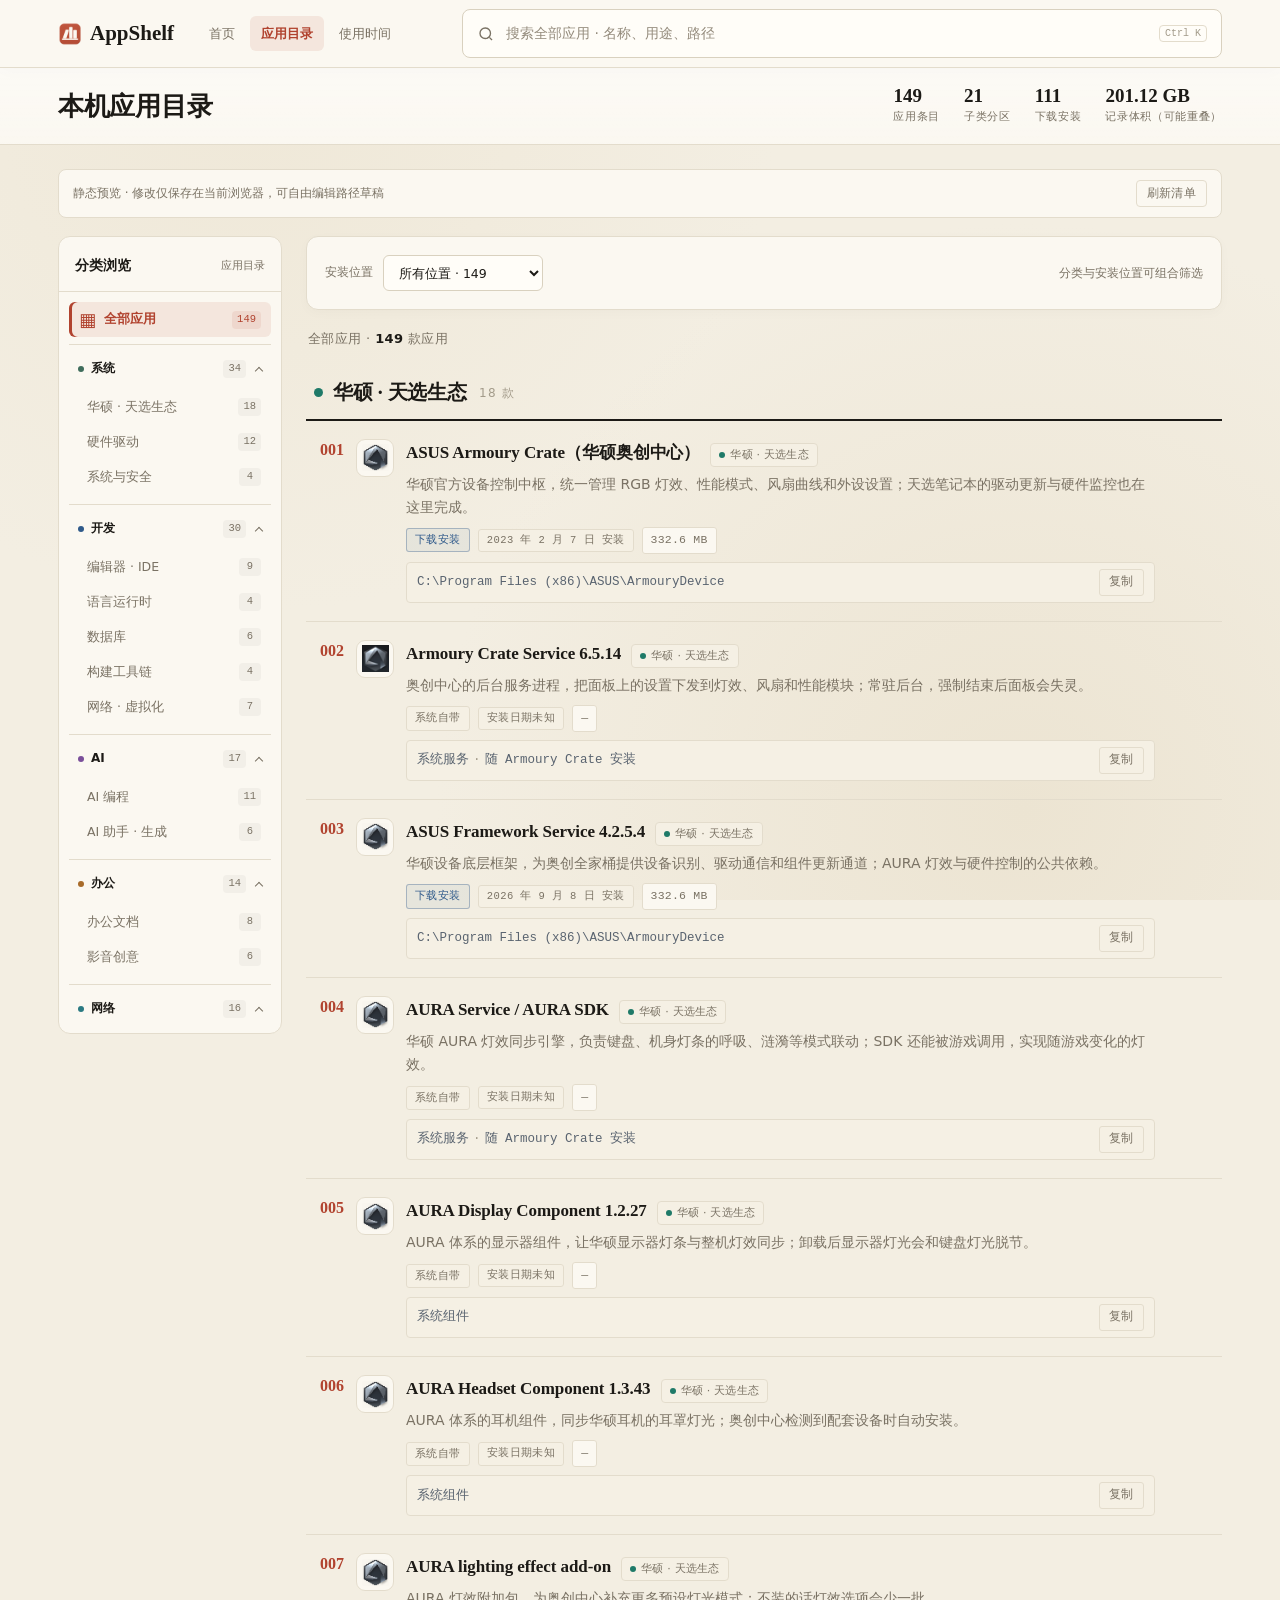
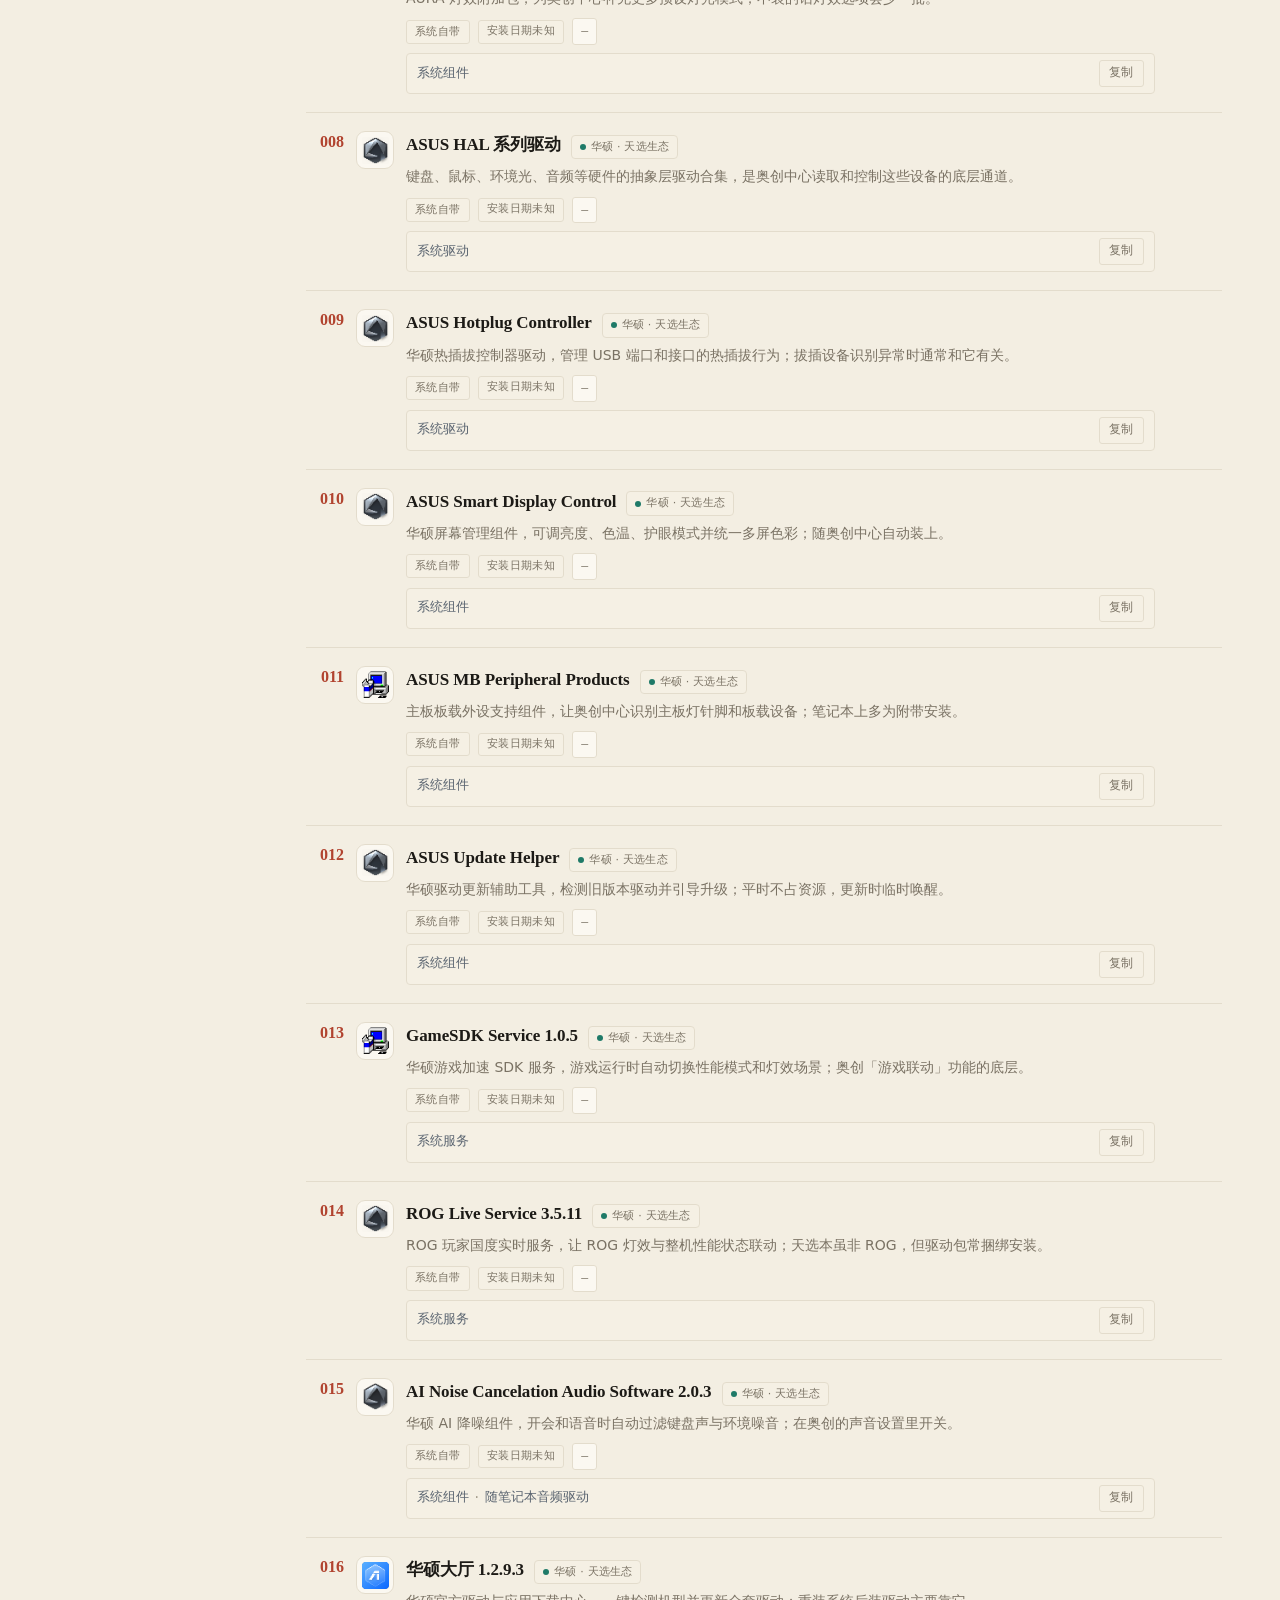
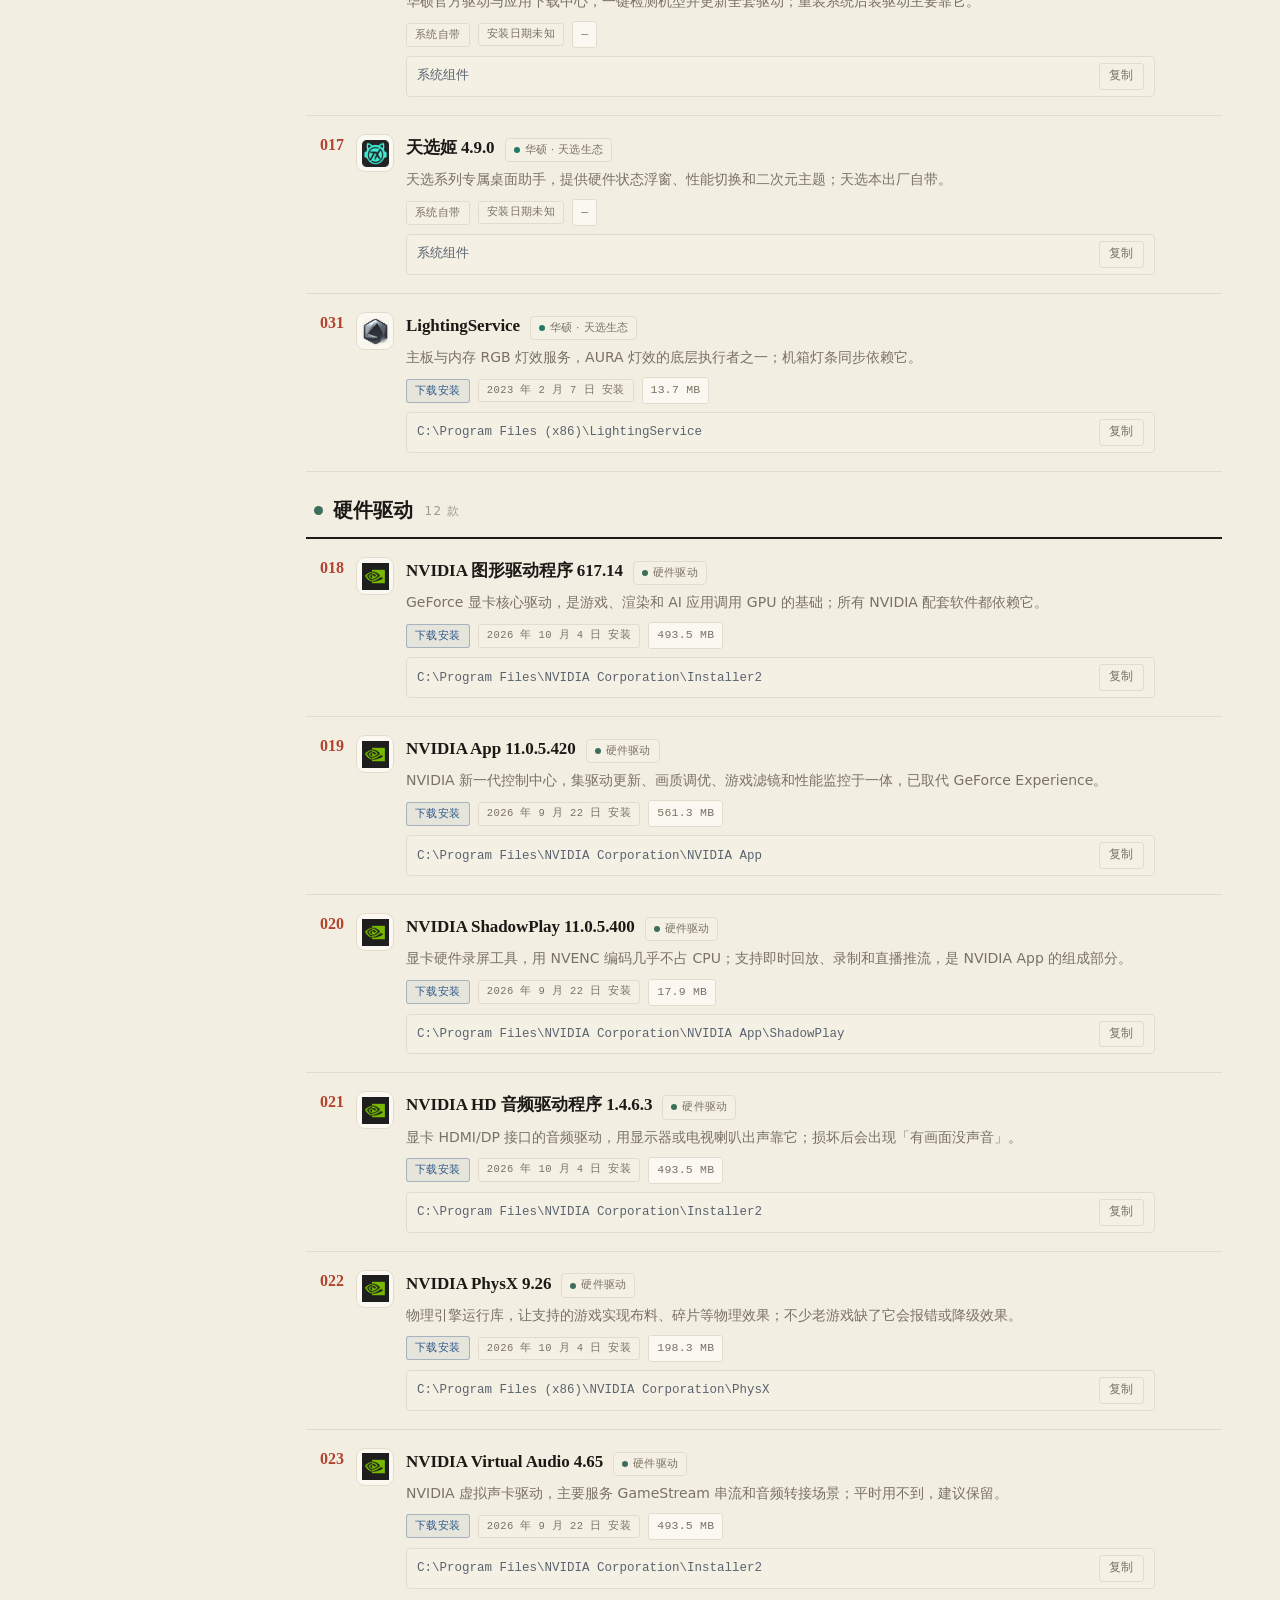
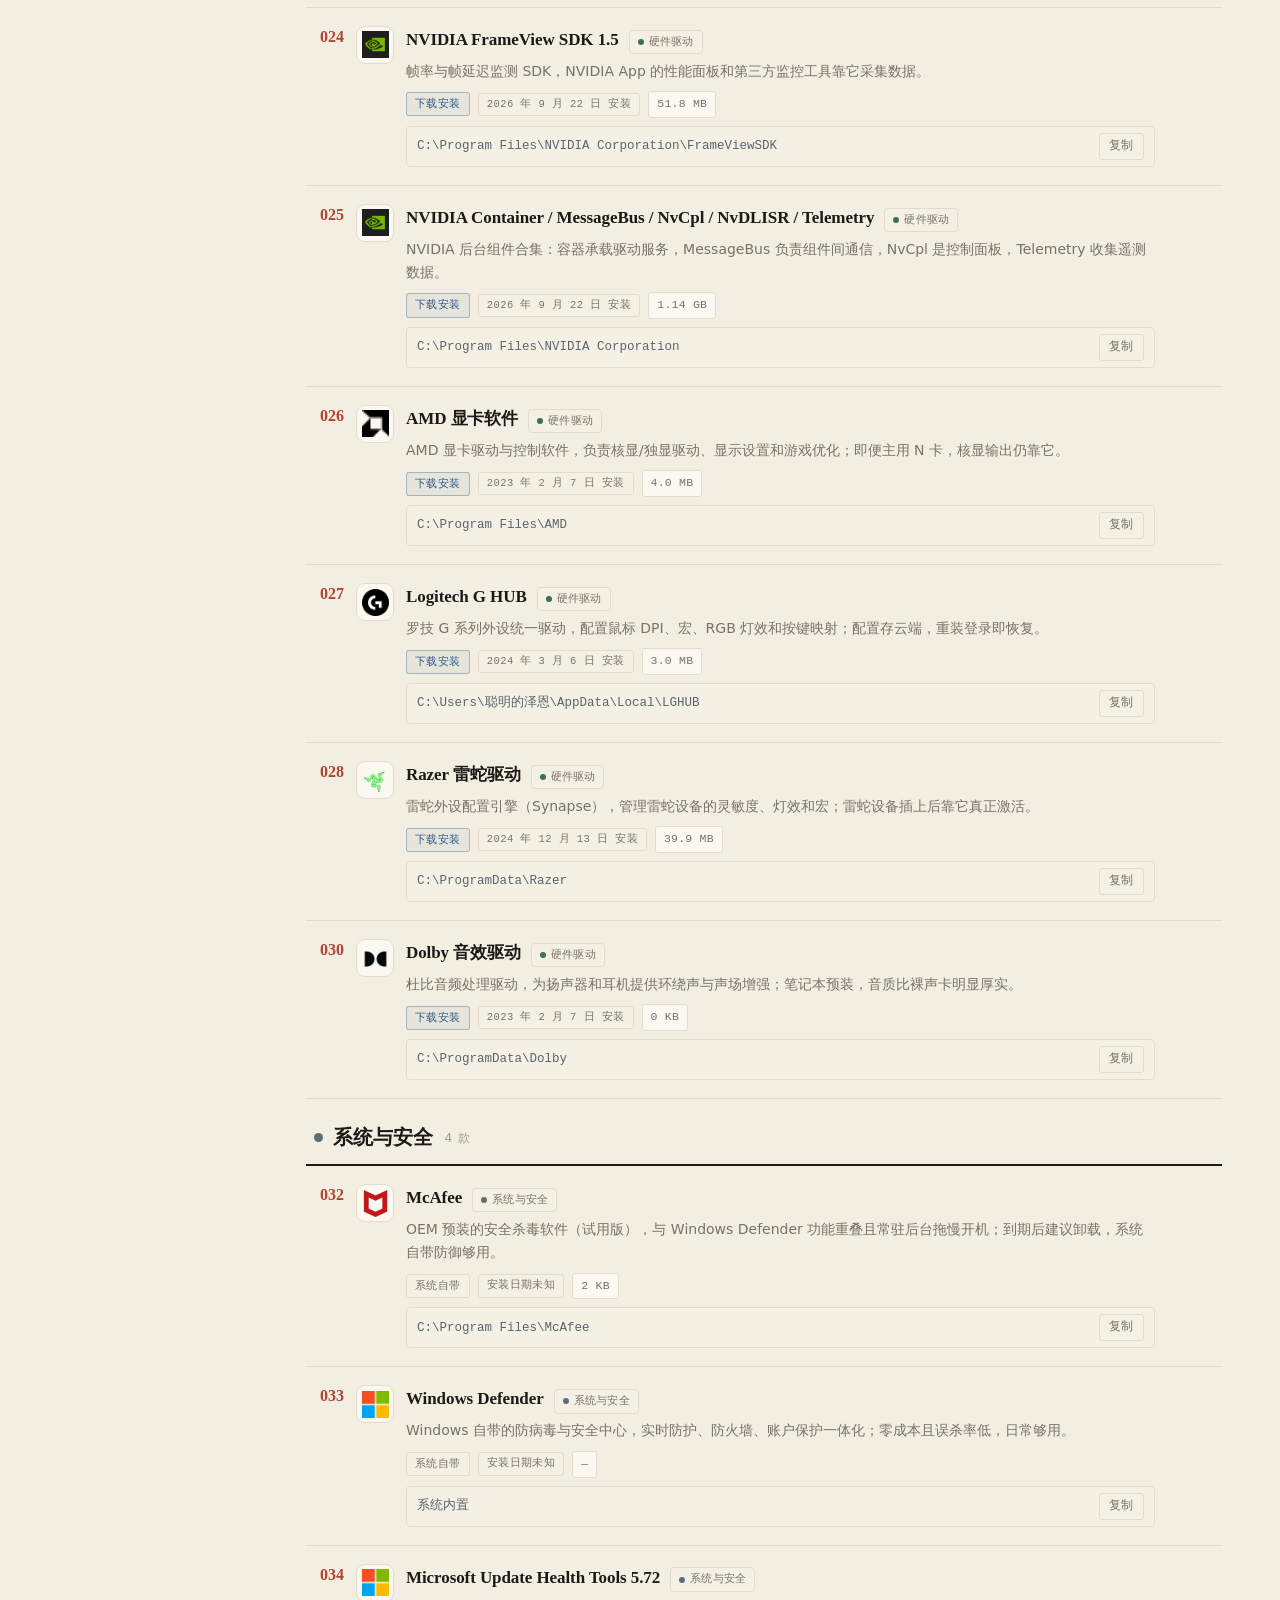
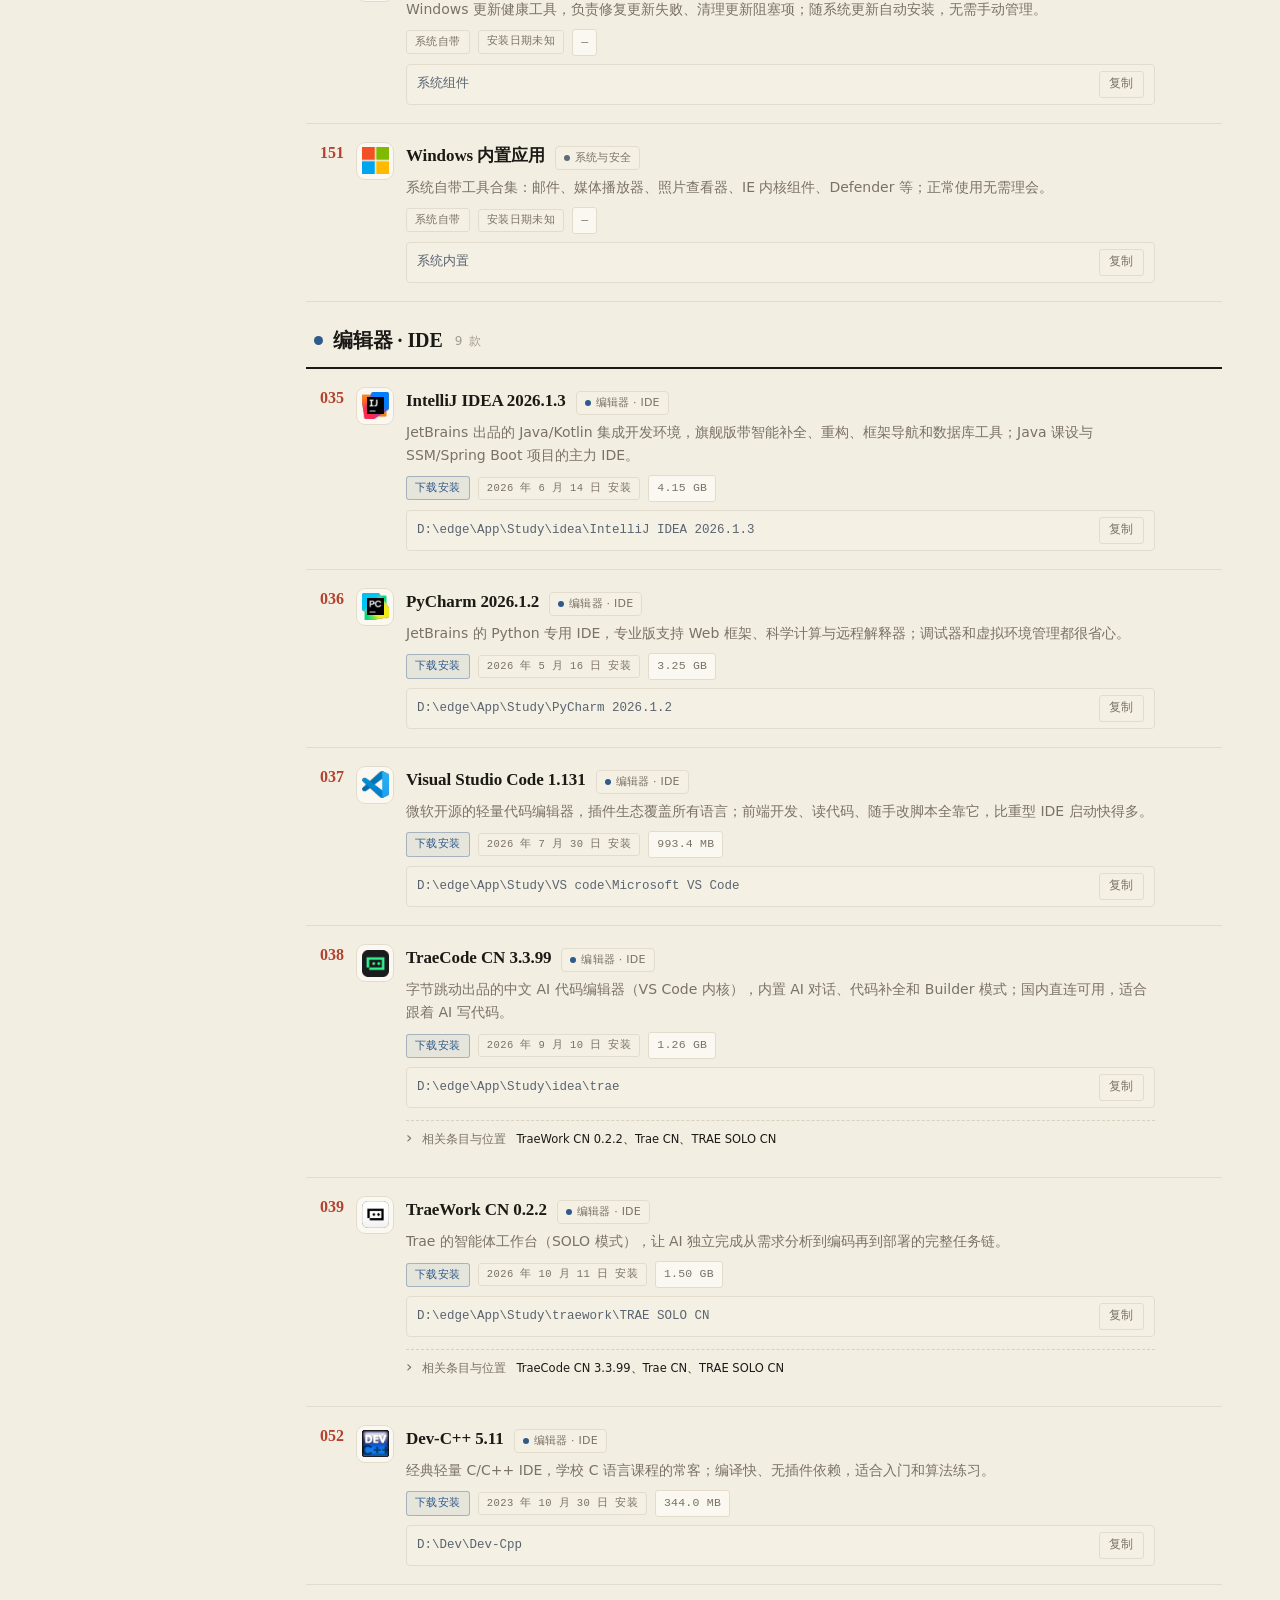
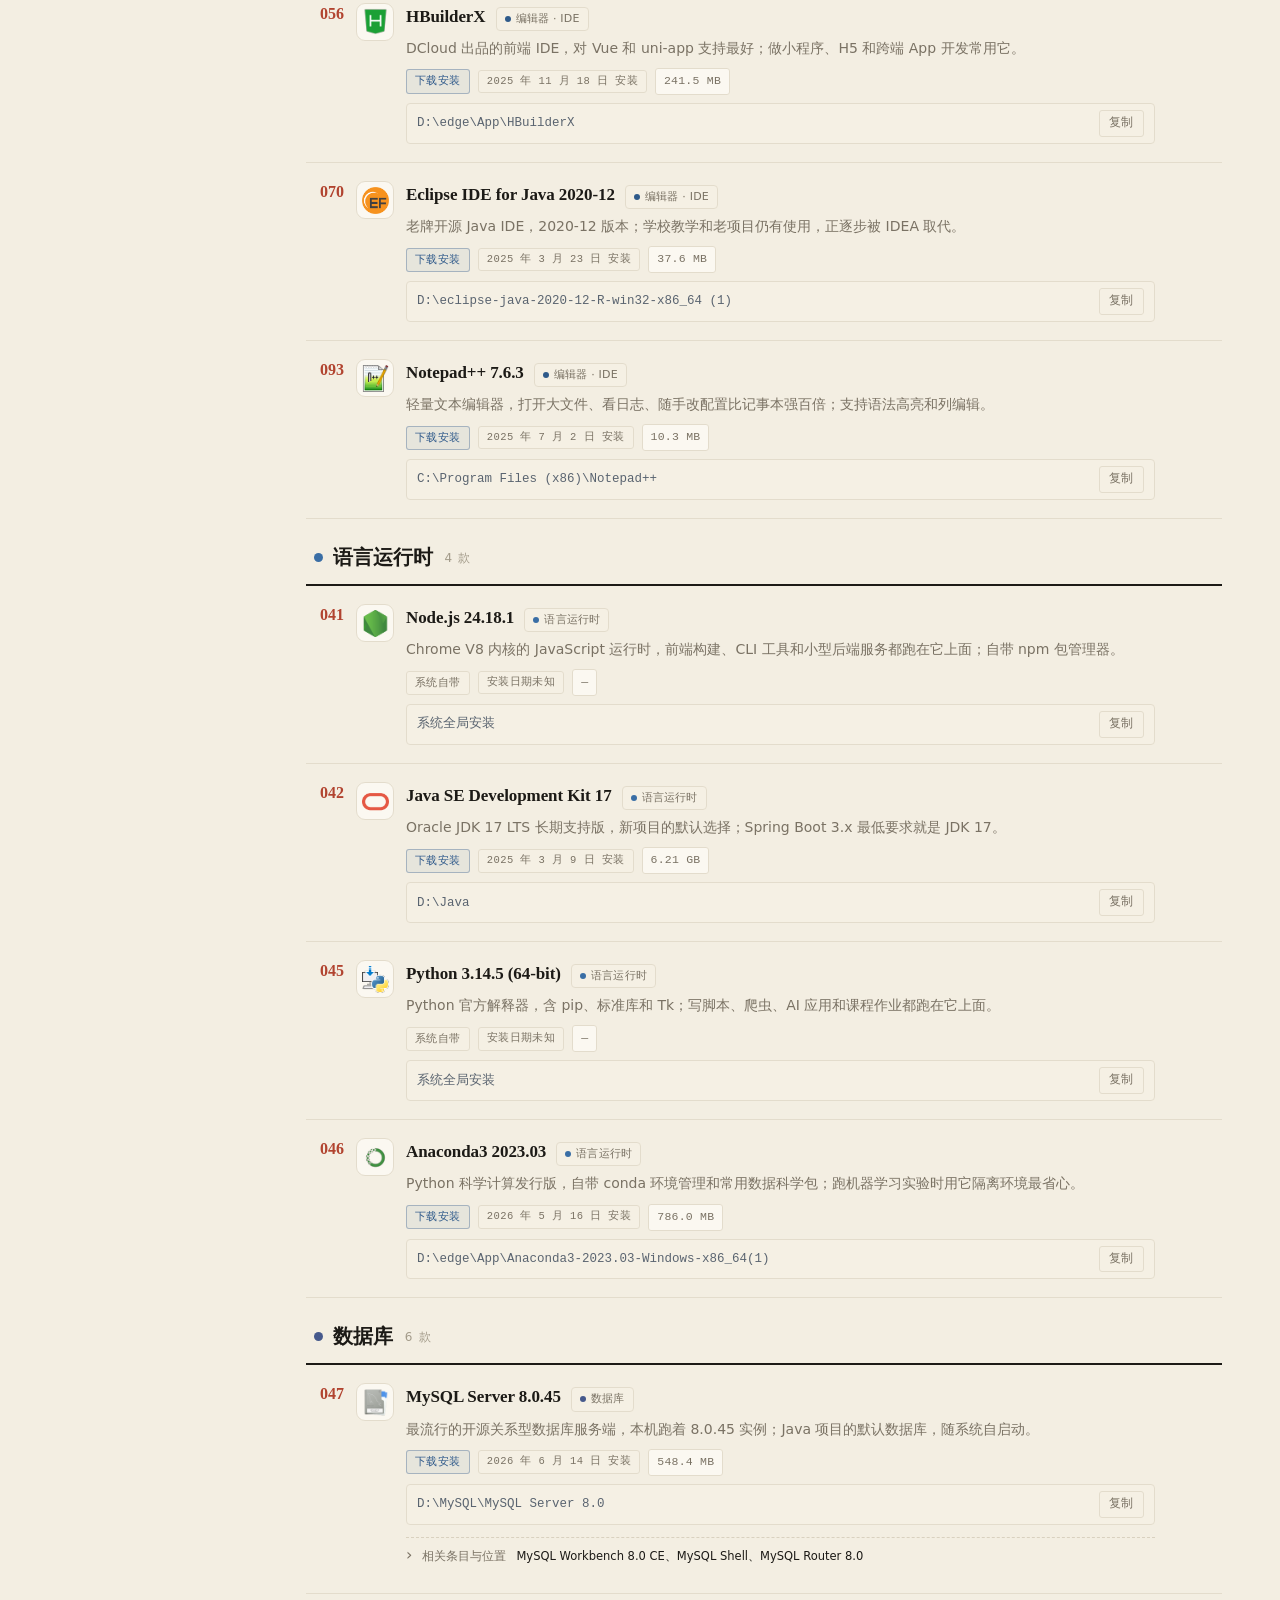
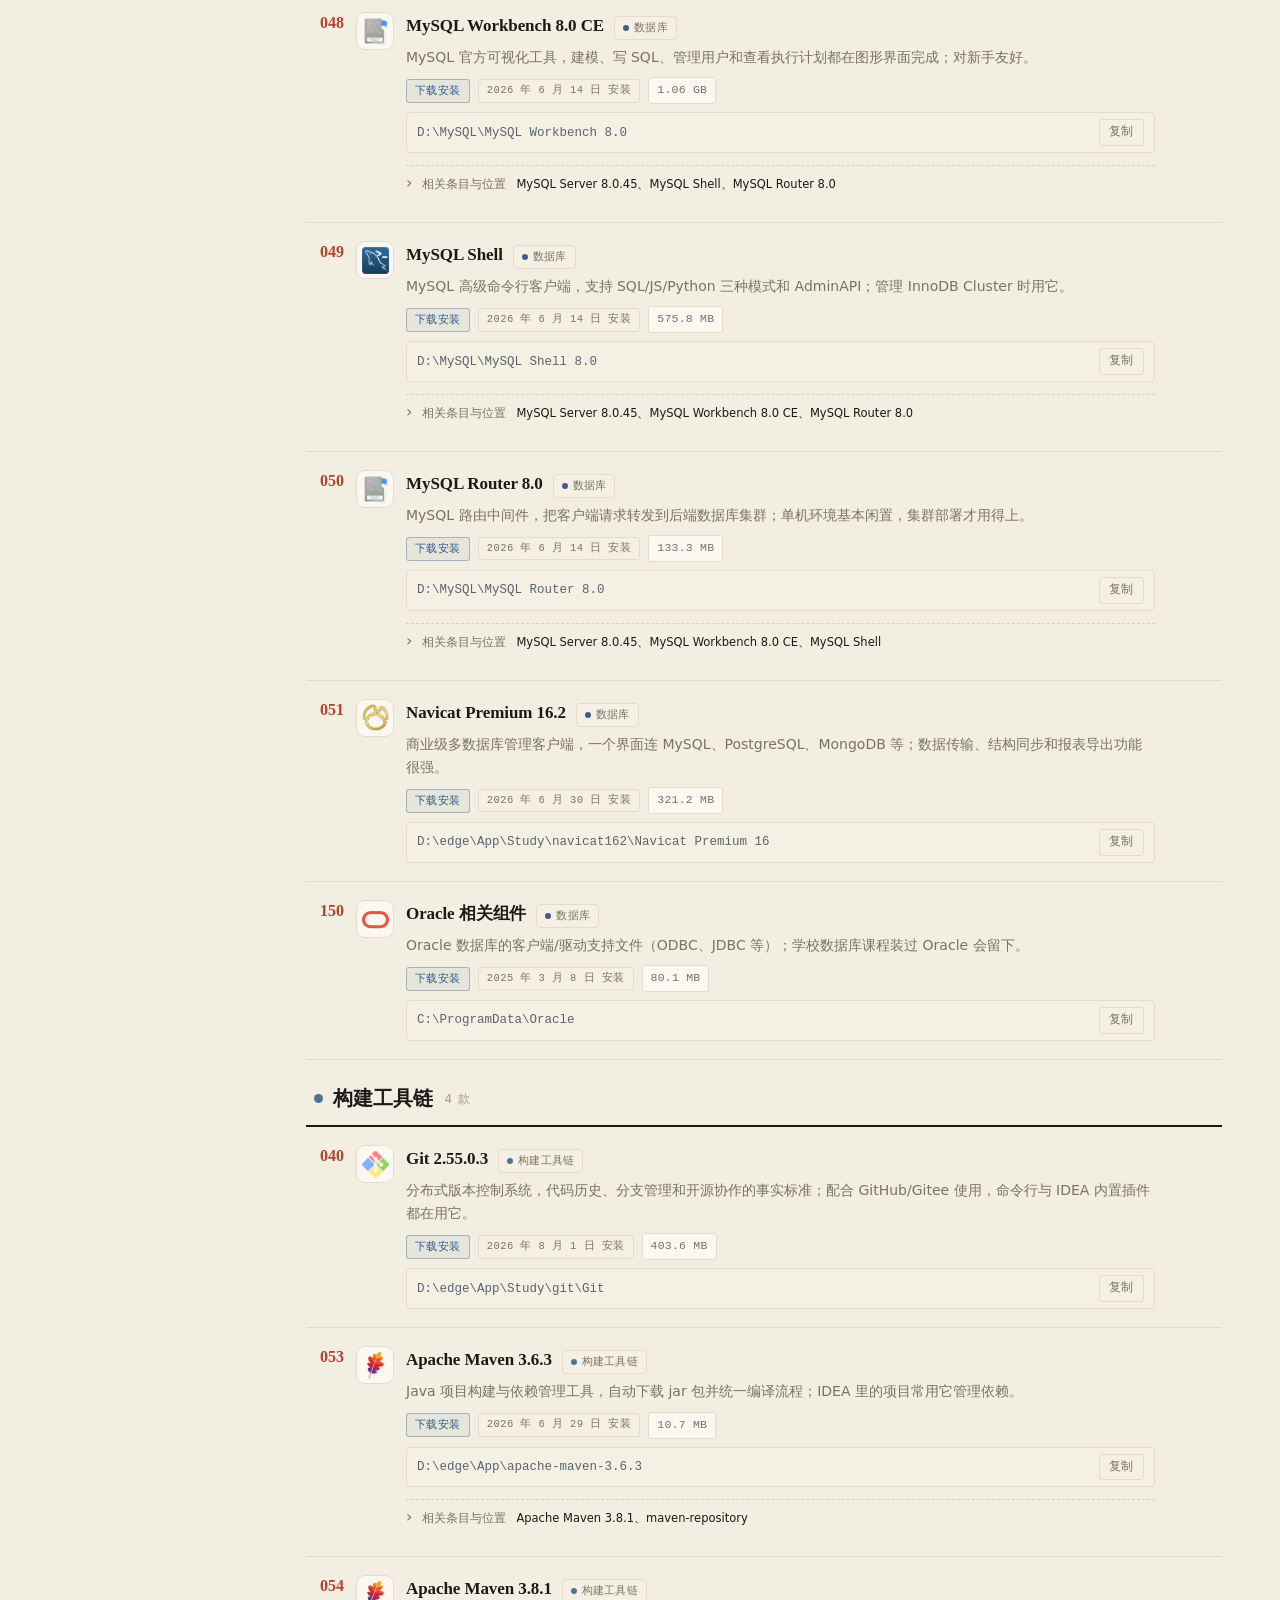
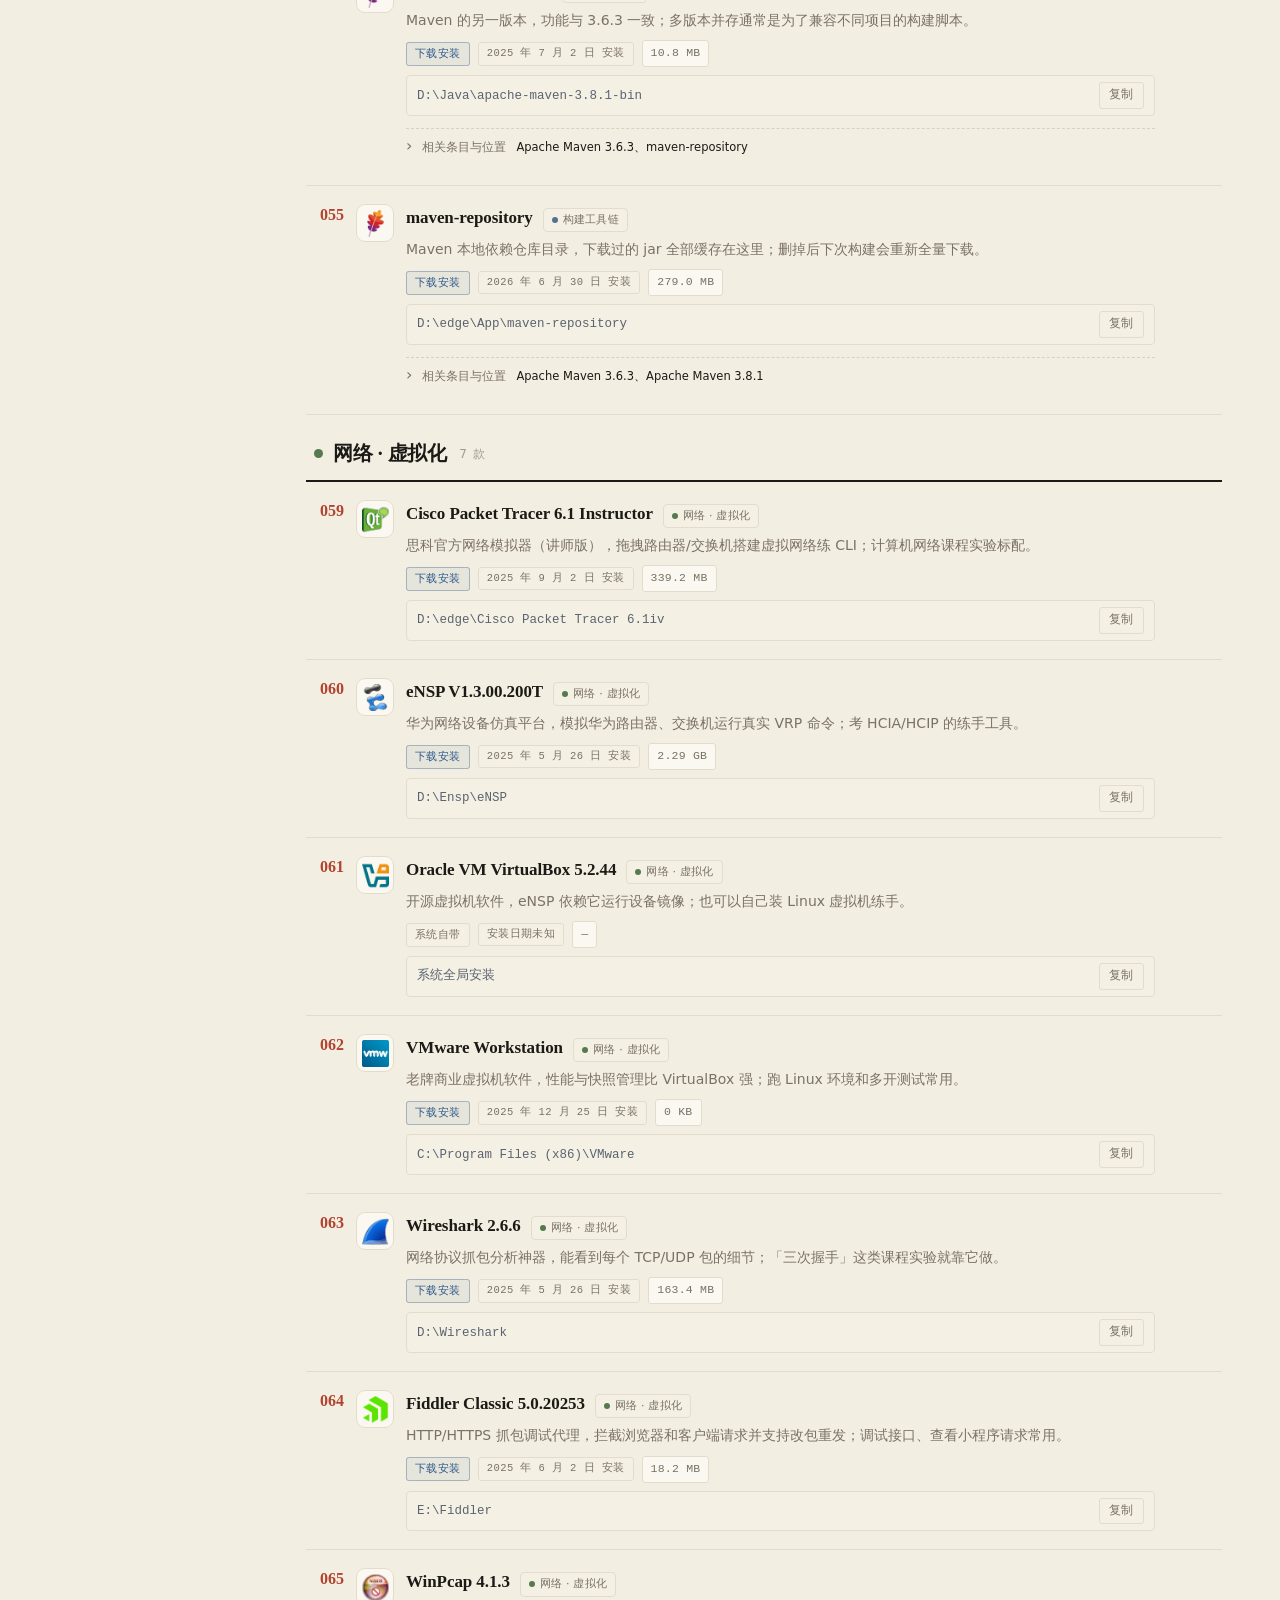
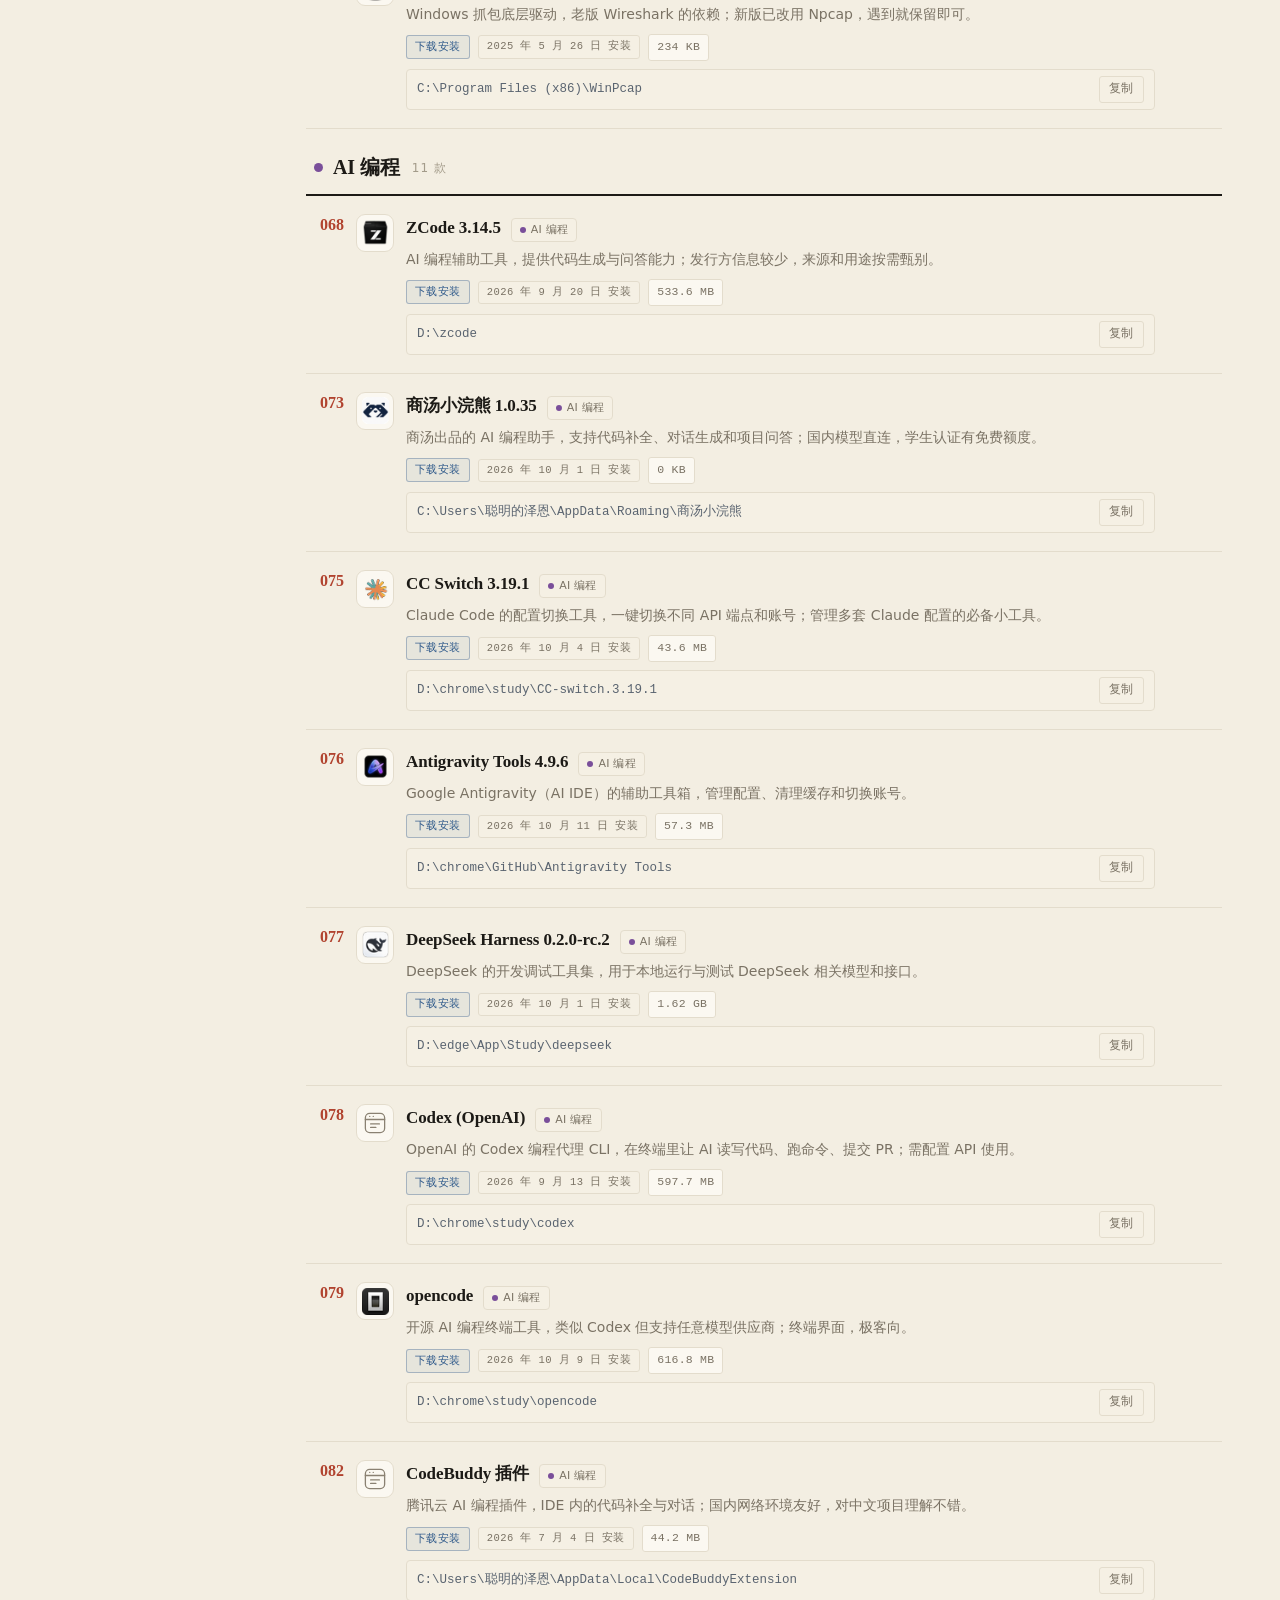
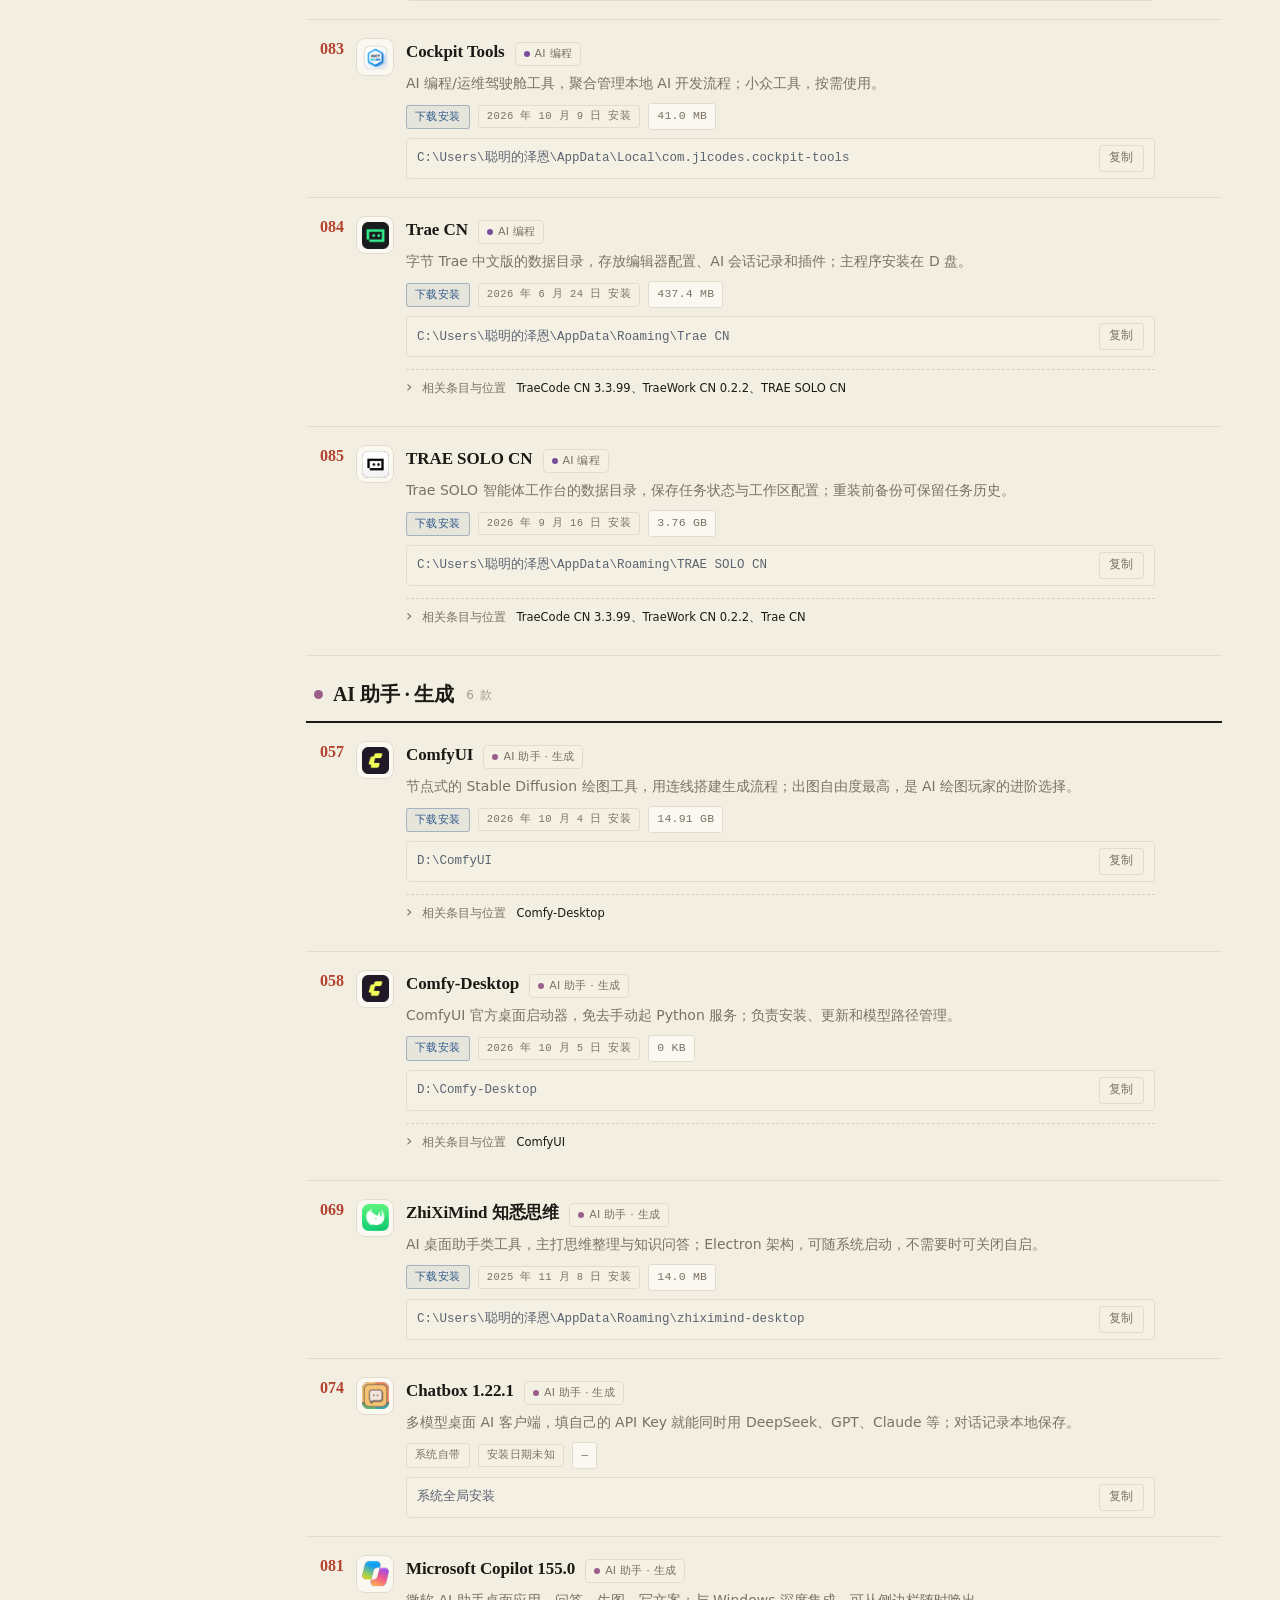
==== commit 1af79931: "feat: 重构本地应用架构并完善首页与使用时间统计 拆分本地接口、扫描、校验及事务存储，保留旧清单的显式导入与恢复能力。 完善分类、全局搜索、详情返回、真实图标、编辑只读字段及安装记录展示。 加入独" ====
--- a/category.html
+++ b/category.html
@@ -3,41 +3,59 @@
 <head>
 <meta charset="utf-8">
 <meta name="viewport" content="width=device-width, initial-scale=1">
-<title>分类 · AppShelf</title>
+<title>本机应用清单 · AppShelf</title>
+<link rel="icon" type="image/x-icon" href="assets/appshelf.ico">
+<link rel="icon" type="image/png" sizes="512x512" href="assets/appshelf.png">
+<meta name="description" content="把电脑里装的软件整理成一本目录：名称、作用、安装地址、占用与来源，可搜索可筛选可编辑。">
 <link rel="stylesheet" href="assets/style.css">
 </head>
 <body data-page="category">
-  <header class="masthead slim">
+  <header class="masthead" id="library-header">
     <div class="container">
-      <nav class="crumb" id="crumb"></nav>
-      <h1 class="cat-title" id="cat-title"></h1>
-      <p class="lede" id="cat-desc"></p>
+      <div id="library-overview">
+      <h1>本机应用目录</h1>
+      <dl class="stats">
+        <div><dt id="stat-count">—</dt><dd>应用条目</dd></div>
+        <div><dt id="stat-cat">—</dt><dd>子类分区</dd></div>
+        <div><dt id="stat-dl">—</dt><dd>下载安装</dd></div>
+        <div><dt id="stat-size">—</dt><dd title="逐条相加，共享目录可能重复计算，不代表实际磁盘占用">记录体积（可能重叠）</dd></div>
+      </dl>
+      </div>
+      <div id="library-category" hidden>
+        <div class="page-navigation">
+          <a class="back-button" id="back-link" href="index.html" aria-label="返回全部应用" title="返回全部应用"></a>
+          <nav class="crumb" id="crumb" aria-label="当前位置"></nav>
+        </div>
+        <h1 class="cat-title" id="cat-title"></h1>
+        <p class="lede" id="cat-desc"></p>
+      </div>
     </div>
   </header>
 
   <main class="container">
-    <div class="toolbar">
-      <label class="search">
-        <svg viewBox="0 0 24 24" width="16" height="16" fill="none" stroke="currentColor" stroke-width="1.8"><circle cx="11" cy="11" r="7"/><path d="m20 20-3.5-3.5"/></svg>
-        <input id="q" type="search" placeholder="在本分类中搜索…" autocomplete="off">
-      </label>
-      <nav class="chips" id="chips" aria-label="全部分类"></nav>
-      <nav class="chips chips-drive" id="drive-chips" aria-label="盘符筛选"></nav>
+    <div class="library-layout">
+      <aside class="category-panel" aria-label="应用分类">
+        <div class="category-panel-head"><h2>分类浏览</h2><span>应用目录</span></div>
+        <nav class="category-nav" id="chips" aria-label="选择应用分类"></nav>
+      </aside>
+      <div class="library-content">
+        <section class="toolbar" aria-label="搜索与位置筛选">
+          <div class="filter-row">
+            <div class="location-filter" id="drive-chips"></div>
+            <p class="filter-help">分类与安装位置可组合筛选</p>
+          </div>
+        </section>
+        <p class="result" id="result" aria-live="polite"></p>
+        <section class="catalog" id="catalog"></section>
+      </div>
     </div>
-
-    <p class="result" id="result"></p>
-    <section class="catalog" id="catalog"></section>
   </main>
-
-  <footer>
-    <div class="container">
-      <p><strong>AppShelf</strong> · <a href="index.html">返回总目录</a></p>
-    </div>
-  </footer>
 
   <div class="toast" id="toast" role="status" aria-live="polite"></div>
 
+  <script src="assets/logos.js"></script>
   <script src="assets/app.js"></script>
+  <script src="assets/library.js"></script>
   <script src="assets/category.js"></script>
 </body>
 </html>
--- a/assets/style.css
+++ b/assets/style.css
@@ -56,11 +56,32 @@
   background-attachment:fixed;
 }
 
-.container{max-width:1080px;margin:0 auto;padding:0 28px}
+.container{max-width:1220px;margin:0 auto;padding:0 28px}
+
+/* Every page shares one persistent search across the whole catalogue. */
+.global-search{position:sticky;top:0;z-index:40;background:var(--paper);border-bottom:1px solid var(--line);box-shadow:0 3px 16px #1c1a1605}
+.global-search-inner{display:flex;align-items:center;gap:24px;min-height:64px;padding-top:9px;padding-bottom:9px}
+.app-brand{display:inline-flex;align-items:center;gap:8px;font-family:var(--font-serif);font-size:21px;font-weight:700;color:var(--ink);text-decoration:none;flex:none}
+.app-brand-icon{display:block;width:24px;height:24px;object-fit:contain;flex:none}
+.app-nav{display:flex;gap:4px;flex:none}
+.app-nav-link{padding:7px 11px;border-radius:6px;color:var(--muted);text-decoration:none;font-size:13px;white-space:nowrap}
+.app-nav-link:hover{background:var(--paper-2);color:var(--ink)}
+.app-nav-link.is-active{background:var(--accent-soft);color:var(--accent);font-weight:600}
+.global-search-box{position:relative;flex:1;min-width:0;max-width:760px;margin-left:auto}
+.global-search .search{min-height:44px;background:#fffdf8}
+.global-search kbd{font:10px var(--font-mono);white-space:nowrap;color:var(--faint);border:1px solid var(--line);padding:2px 5px;border-radius:4px}
+.global-results{position:absolute;top:calc(100% + 8px);left:0;right:0;background:var(--paper);border:1px solid var(--line-2);border-radius:10px;box-shadow:0 12px 36px #1c1a1620;overflow:auto;max-height:min(520px,70vh)}
+.global-results[hidden]{display:none}
+.global-results-head,.global-no-results{padding:12px 16px;font-size:12px;color:var(--muted)}
+.global-result{display:flex;flex-direction:column;gap:3px;padding:11px 16px;text-decoration:none;color:var(--ink);border-top:1px solid var(--line)}
+.global-result:hover,.global-result:focus-visible{background:var(--paper-2)}
+.global-result small{font:11px var(--font-mono);color:var(--muted);overflow:hidden;text-overflow:ellipsis;white-space:nowrap}
+.global-results-all{display:block;padding:12px 16px;border-top:1px solid var(--line);color:var(--accent);font-size:13px;text-decoration:none}
+.category-panel{scroll-margin-top:92px}
 
 /* ---------------- 页眉 ---------------- */
 .masthead{
-  padding:64px 0 40px;
+  padding:18px 0;
   border-bottom:1px solid var(--line);
   background:
     linear-gradient(180deg, rgba(255,255,255,.35), transparent),
@@ -72,125 +93,148 @@
   text-transform:uppercase;
   color:var(--accent);
   font-weight:600;
-  margin-bottom:18px;
+  margin-bottom:12px;
 }
 .masthead h1{
   font-family:var(--font-serif);
-  font-size:clamp(34px,6vw,56px);
+  font-size:26px;
   font-weight:700;
   letter-spacing:-.01em;
   line-height:1.12;
   color:var(--ink);
 }
 .lede{
-  margin-top:16px;
-  max-width:560px;
-  color:var(--muted);
-  font-size:15.5px;
+  margin-top:12px;
+  max-width:720px;
+  color:var(--muted);
+  font-size:14px;
 }
 .stats{
-  margin-top:36px;
-  display:grid;
-  grid-template-columns:repeat(4,1fr);
-  gap:8px;
-  border-top:1px solid var(--line);
-  padding-top:20px;
-  max-width:640px;
-}
+  display:flex;gap:24px;flex-wrap:wrap;
+}
+#library-overview{display:flex;align-items:center;justify-content:space-between;gap:24px}
+#library-overview[hidden],#library-category[hidden]{display:none}
+#library-category{display:flex;align-items:center;gap:16px;flex-wrap:wrap}
+#library-category .page-navigation{margin:0}
+#library-category .crumb{display:none}
+#library-category .cat-title{font-size:25px}
+#library-category .lede{margin:0 0 0 auto;font-size:12px}
 .stats div{display:flex;flex-direction:column}
 .stats dt{
   font-family:var(--font-serif);
-  font-size:28px;
+  font-size:19px;
   font-weight:700;
   color:var(--ink);
   line-height:1;
   font-variant-numeric:tabular-nums;
 }
 .stats dd{
-  font-size:12px;
-  color:var(--faint);
+  font-size:11px;
+  color:var(--muted);
   letter-spacing:.06em;
-  margin-top:6px;
-}
-
-/* ---------------- 工具栏 ---------------- */
-main{padding:36px 0 60px}
+  margin-top:3px;
+}
+
+/* ---------------- 分类侧栏与搜索 ---------------- */
+main.container{padding-top:24px;padding-bottom:60px}
+.library-layout{display:grid;grid-template-columns:224px minmax(0,1fr);gap:24px;align-items:start}
+.library-content{min-width:0}
+.category-panel{
+  position:sticky;top:82px;max-height:calc(100vh - 102px);
+  display:flex;flex-direction:column;overflow:hidden;
+  border:1px solid var(--line);border-radius:12px;background:var(--paper);
+}
+.category-panel-head{display:flex;align-items:center;justify-content:space-between;gap:10px;padding:17px 16px 14px;border-bottom:1px solid var(--line)}
+.category-panel-head h2{font-size:14px;font-weight:650;color:var(--ink)}
+.category-panel-head>span{font-size:11px;color:var(--muted)}
+.category-nav{min-height:0;overflow-y:auto;padding:10px;scrollbar-width:thin;scrollbar-color:var(--line-2) transparent}
+.category-link{
+  display:flex;align-items:center;gap:8px;min-height:35px;
+  padding:8px 10px;border-radius:6px;color:var(--muted);
+  font-family:var(--font-sans);font-size:12.5px;line-height:1.45;text-decoration:none;
+  transition:background .15s,color .15s;
+}
+.category-link:hover{color:var(--ink);background:var(--paper-2)}
+.category-link.is-active,.category-link[aria-current="page"]{color:var(--accent);background:var(--accent-soft);box-shadow:inset 3px 0 var(--accent);font-weight:600}
+.category-all{margin-bottom:7px;font-size:13px;font-weight:600}
+.category-all::before{content:"▦";font-size:18px;line-height:1;font-weight:400}
+.category-count{margin-left:auto;flex:none;min-width:22px;padding:1px 5px;border-radius:4px;font-size:10.5px;font-family:var(--font-mono);font-weight:400;line-height:1.5;text-align:center;color:var(--muted);background:rgba(28,26,22,.04)}
+.category-link[aria-current="page"] .category-count{background:rgba(177,67,47,.09);color:var(--accent)}
+.category-group{padding:6px 0;border-top:1px solid var(--line)}
+.category-group summary{display:flex;align-items:center;gap:7px;min-height:36px;padding:6px 9px;list-style:none;cursor:pointer;color:var(--ink);font-size:12px;font-weight:600;border-radius:6px}
+.category-group summary::-webkit-details-marker{display:none}
+.category-group summary:hover{background:var(--paper-2)}
+.category-group-title{display:flex;align-items:center;gap:7px;flex:1;min-width:0}
+.category-group-title i{width:6px;height:6px;flex:none;border-radius:50%;background:var(--c,var(--muted))}
+.category-group summary::after{content:"";width:5px;height:5px;margin-left:3px;border-right:1.5px solid var(--muted);border-bottom:1.5px solid var(--muted);transform:rotate(45deg);transition:transform .15s}
+.category-group[open] summary::after{transform:rotate(225deg);margin-top:3px}
+.category-links{padding:2px 0 4px 8px}
 .toolbar{
-  display:flex;
-  gap:18px;
-  align-items:center;
-  flex-wrap:wrap;
-  padding:16px 0;
-  border-bottom:1px solid var(--line);
+  display:flex;flex-direction:column;gap:14px;
+  padding:18px;border:1px solid var(--line);border-radius:12px;
+  background:var(--paper);box-shadow:0 3px 12px rgba(28,26,22,.025);
 }
 .search{
-  position:relative;
-  flex:1;
-  min-width:240px;
-  display:flex;
-  align-items:center;
-  gap:10px;
-  border-bottom:1.5px solid var(--line-2);
-  padding:6px 2px;
-  color:var(--muted);
-  transition:border-color .2s;
-}
-.search:focus-within{border-color:var(--accent);color:var(--accent)}
+  display:flex;align-items:center;gap:11px;width:100%;min-width:0;min-height:48px;
+  padding:0 14px;border:1px solid var(--line-2);border-radius:8px;
+  color:var(--muted);background:#fffdf8;transition:border-color .2s,box-shadow .2s;
+}
+.search:focus-within{border-color:var(--accent);box-shadow:0 0 0 3px var(--accent-soft);color:var(--accent)}
+.search>svg{flex:none}
 .search input{
-  flex:1;
+  flex:1;min-width:0;width:0;padding:12px 0;
   border:none;
   background:transparent;
   outline:none;
   font:inherit;
   color:var(--ink);
-  font-size:15px;
-}
-.search input::placeholder{color:var(--faint)}
-
-.chips{display:flex;gap:8px;flex-wrap:wrap}
-.chip{
-  font:inherit;
-  font-size:13px;
-  color:var(--muted);
-  background:transparent;
-  border:1px solid var(--line-2);
-  border-radius:999px;
-  padding:5px 14px;
-  cursor:pointer;
-  transition:all .18s ease;
-  display:inline-flex;
-  align-items:center;
-  gap:7px;
-}
-.chip i{
-  width:7px;height:7px;border-radius:50%;
-  background:var(--c,var(--muted));
-}
-.chip:hover{color:var(--ink);border-color:var(--ink)}
-.chip.on{
-  color:#fff;
-  background:var(--ink);
-  border-color:var(--ink);
-}
-.chip.on i{background:#fff}
-.chip .num{
-  font-size:11px;
-  color:inherit;
-  opacity:.6;
-  font-variant-numeric:tabular-nums;
-}
+  font-size:14px;
+}
+.search input::placeholder{color:#948b7c}
+.search input::-webkit-search-cancel-button{display:none}
+.clear-search{display:grid;place-items:center;width:26px;height:26px;flex:none;border:0;border-radius:5px;background:var(--paper-2);color:var(--muted);font:inherit;font-size:20px;line-height:1;cursor:pointer}
+.clear-search[hidden]{display:none}
+.clear-search:hover{color:var(--accent);background:var(--accent-soft)}
+.filter-row{display:flex;align-items:center;justify-content:space-between;gap:16px;flex-wrap:wrap}
+.location-filter{display:flex;align-items:center;gap:10px;min-width:0;max-width:100%}
+.location-select-label{font-size:12px;color:var(--muted);white-space:nowrap}
+#drive-select{min-width:160px;max-width:100%;min-height:36px;padding:7px 32px 7px 11px;border:1px solid var(--line-2);border-radius:6px;background-color:#fffdf8;color:var(--ink);font:inherit;font-size:12.5px;cursor:pointer}
+#drive-select:focus-visible{outline:2px solid var(--accent);outline-offset:2px}
+.filter-help{font-size:11.5px;color:var(--muted)}
+.sr-only{position:absolute;width:1px;height:1px;margin:-1px;padding:0;overflow:hidden;clip:rect(0,0,0,0);white-space:nowrap;border:0}
+:where(a,button,summary):focus-visible{outline:2px solid var(--accent);outline-offset:3px}
 
 /* ---------------- 结果行 ---------------- */
 .result{
-  margin:18px 2px 6px;
+  margin:18px 2px 2px;
   font-size:13px;
-  color:var(--faint);
+  color:var(--muted);
   letter-spacing:.03em;
 }
 .result b{color:var(--ink);font-weight:600}
 
 /* ---------------- 目录条目 ---------------- */
 .catalog{margin-top:4px}
+.related-entries{margin-top:12px;border-top:1px dashed var(--line-2);font-size:12px;cursor:default}
+.related-entries summary{display:flex;align-items:baseline;gap:10px;flex-wrap:wrap;list-style:none;padding:9px 0;color:var(--muted);cursor:pointer}
+.related-entries summary::-webkit-details-marker{display:none}
+.related-entries summary::before{content:"›";font-size:16px;line-height:1;transition:transform .15s}
+.related-entries[open] summary::before{transform:rotate(90deg)}
+.related-names{color:var(--ink);font-size:11.5px;overflow-wrap:anywhere}
+.related-list{list-style:none;border:1px solid var(--line);border-radius:6px;background:var(--paper);padding:0 12px}
+.related-list li{padding:10px 0;border-bottom:1px solid var(--line)}
+.related-list li:last-child{border-bottom:0}
+.related-title{display:flex;gap:8px;flex-wrap:wrap;align-items:center;line-height:1.6}
+.related-title a{color:var(--ink);font-weight:600;text-decoration:none}
+.related-title a:hover{color:var(--accent);text-decoration:underline}
+.related-title>span{font-size:11px;color:var(--muted)}
+.related-list code{display:block;font:11px/1.8 var(--font-mono);color:var(--muted);overflow-wrap:anywhere;margin-top:4px}
+.detail>.related-entries{margin-top:28px}
+.library-content .entry{grid-template-columns:30px 38px minmax(0,1fr) auto;gap:12px;padding:18px 8px}
+.library-content .entry .logo{width:38px;height:38px}
+.library-content .entry .num{font-size:16px}
+.library-content .sec-head{padding:22px 8px 10px}
+.library-content .sec-head h2{font-size:20px}
 .entry{
   display:grid;
   grid-template-columns:56px 44px 1fr auto;
@@ -237,6 +281,9 @@
   flex:none;
 }
 .logo-img{width:27px;height:27px;object-fit:contain;display:block}
+.logo-placeholder{display:block;width:28px;height:28px;color:#8a8172}
+.logo-fallback{display:grid;place-items:center;width:100%;height:100%}
+.logo.big .logo-placeholder{width:40px;height:40px}
 .logo-letter{
   width:100%;
   height:100%;
@@ -359,10 +406,6 @@
   letter-spacing:.02em;
   font-variant-numeric:tabular-nums;
 }
-
-/* ---------------- 盘符筛选行 ---------------- */
-.chips-drive{margin-top:10px}
-.chips-drive .chip i{border-radius:2px}
 
 mark{
   background:rgba(177,67,47,.16);
@@ -422,6 +465,7 @@
 
 /* ---------------- 名称链接 / 元信息 / 编辑 ---------------- */
 .name-link{
+  overflow-wrap:anywhere;
   color:inherit;
   text-decoration:none;
   border-bottom:1px solid transparent;
@@ -489,19 +533,24 @@
   opacity:0;
   transition:all .18s;
 }
-.entry:hover .edit{opacity:1}
+.entry:hover .edit,.entry:focus-within .edit{opacity:1}
 .entry .edit:hover{color:var(--accent);border-color:var(--accent)}
 
 /* ---------------- 面包屑 / 窄页眉 ---------------- */
 .crumb{
   font-size:13px;
   color:var(--muted);
-  margin-bottom:14px;
+  margin-bottom:0;
 }
 .crumb a{color:var(--muted);text-decoration:none}
 .crumb a:hover{color:var(--accent)}
 .crumb b{color:var(--ink);font-weight:600}
-.masthead.slim{padding:40px 0 28px}
+.masthead.slim{padding:14px 0}
+.page-navigation{display:flex;align-items:center;flex-wrap:wrap;gap:16px;margin-bottom:20px}
+.page-navigation:last-child{margin-bottom:0}
+.back-button{display:inline-flex;align-items:center;justify-content:center;width:36px;height:36px;flex:none;padding:0;border:1px solid var(--line-2);border-radius:7px;color:var(--ink);background:#fffdf8;font-family:var(--font-sans);font-size:12.5px;line-height:1.4;text-decoration:none;white-space:nowrap;transition:background .15s,border-color .15s}
+.back-button::before{content:"←";font-size:17px;line-height:1}
+.back-button:hover{border-color:var(--accent);background:var(--accent-soft);color:var(--accent)}
 .cat-title{
   font-family:var(--font-serif);
   font-size:clamp(26px,4vw,38px);
@@ -606,9 +655,9 @@
   position:fixed;inset:0;
   background:rgba(28,26,22,.45);
   display:flex;
-  align-items:flex-start;
+  align-items:center;
   justify-content:center;
-  padding:6vh 16px 16px;
+  padding:12px;
   z-index:100;
   overflow:auto;
 }
@@ -616,7 +665,9 @@
   background:var(--paper);
   border:1px solid var(--line-2);
   border-radius:8px;
-  width:min(640px,100%);
+  width:min(900px,100%);
+  max-height:calc(100dvh - 24px);
+  overflow:auto;
   box-shadow:0 24px 60px rgba(0,0,0,.25);
 }
 .modal-head{
@@ -633,7 +684,13 @@
   font-size:15px;color:var(--faint);cursor:pointer;
 }
 .modal-x:hover{color:var(--accent)}
-.modal-body{padding:18px 22px;display:flex;flex-direction:column;gap:14px}
+.modal-body{padding:14px 20px;display:flex;flex-direction:column;gap:10px}
+.editor-grid{display:grid;grid-template-columns:1.15fr 1fr;gap:10px 16px}
+.editor-facts{grid-column:1/-1;display:grid;grid-template-columns:1fr 1.2fr 1fr;gap:14px;padding:10px 12px;background:var(--paper-2);border-radius:6px}
+.editor-facts input[readonly]{background:transparent;border-color:transparent;padding-left:0;color:var(--muted);cursor:default}
+.editor-text textarea{height:120px;min-height:72px;resize:none}
+.editor-grid .ed-err{grid-column:1/-1}
+body.editor-open{overflow:hidden}
 .fld{display:flex;flex-direction:column;gap:6px;flex:1;min-width:0}
 .fld>span{font-size:12px;color:var(--muted);letter-spacing:.05em}
 .fld input,.fld select,.fld textarea{
@@ -642,7 +699,7 @@
   background:var(--paper-2);
   border:1px solid var(--line);
   border-radius:4px;
-  padding:8px 10px;
+  padding:6px 10px;
   outline:none;
   transition:border-color .15s;
   width:100%;
@@ -665,21 +722,54 @@
 }
 .modal-foot{
   display:flex;align-items:center;gap:10px;
-  padding:14px 22px 18px;
+  padding:12px 20px;
   border-top:1px solid var(--line);
 }
 .ed-hint{flex:1;font-size:12px;color:var(--faint)}
+
+/* 本机同步与待确认状态 */
+.sync-bar{display:flex;align-items:center;justify-content:space-between;gap:16px;padding:10px 14px;margin-bottom:18px;border:1px solid var(--line);border-radius:8px;background:var(--paper)}
+.sync-bar p{font-size:12px;color:var(--muted);line-height:1.65}
+.sync-buttons{display:flex;gap:8px;flex-shrink:0}
+.status-actions{display:flex;gap:8px;flex-wrap:wrap;margin-top:10px}
+.btn:disabled{opacity:.45;cursor:not-allowed}
+:focus-visible{outline:2px solid var(--accent);outline-offset:3px}
 
 /* ---------------- 响应式 ---------------- */
 @media(max-width:760px){
+  .global-search-inner{gap:12px;min-height:64px;flex-wrap:wrap;padding-top:8px;padding-bottom:8px}
+  .app-brand{font-size:18px}
+  .app-brand-icon{width:22px;height:22px}
+  .global-search kbd{display:none}
   .container{padding:0 18px}
-  .masthead{padding:44px 0 28px}
-  .stats{grid-template-columns:repeat(2,1fr);gap:18px 24px}
+  main.container{padding-top:18px}
+  .masthead{padding:14px 0}
+  .masthead h1{font-size:23px}
+  #library-overview{gap:14px;flex-wrap:wrap}
+  .stats{gap:18px;margin-top:0}
+  .stats dt{font-size:18px}
+  .stats dd{font-size:10.5px;letter-spacing:0}
+  .library-layout{grid-template-columns:minmax(0,1fr);gap:18px}
+  .category-panel{position:static;max-height:270px}
+  .category-panel-head{padding:12px 14px}
+  .category-nav{display:grid;grid-template-columns:repeat(2,minmax(0,1fr));align-items:start;gap:0 10px;max-height:210px}
+  .category-all{grid-column:1/-1}
+  .category-group{min-width:0}
+  .category-link{font-size:12px;padding:7px 8px}
+  .library-content .entry{grid-template-columns:24px 32px minmax(0,1fr) auto;gap:8px;padding:16px 0}
+  .library-content .entry .logo{width:32px;height:32px}
+  .library-content .entry .num{font-size:14px}
+  .library-content .sec-head{padding:18px 0 9px}
+  .toolbar{padding:14px;gap:12px}
+  .filter-row{gap:8px}
+  .filter-help{font-size:11px}
+  .page-navigation{gap:12px;margin-bottom:16px}
+  .crumb{font-size:12px;overflow-wrap:anywhere}
   .entry{grid-template-columns:40px 36px 1fr auto;gap:12px;padding:16px 10px}
   .entry .edit{opacity:1;padding:3px 8px}
   .d-head{flex-direction:column;gap:14px}
   .fld-row{flex-direction:column;gap:14px}
-  .modal-ov{padding:4vh 10px 10px}
+  .modal-ov{padding:10px}
   .logo{width:36px;height:36px;border-radius:7px}
   .logo-img{width:22px;height:22px}
   .logo-letter{font-size:16px}
@@ -687,8 +777,35 @@
   .num{font-size:17px;text-align:left}
   .name{font-size:16px}
   .toolbar{flex-direction:column;align-items:stretch}
-  .search{flex:1 1 100%}
+  .sync-bar{align-items:flex-start;flex-direction:column;gap:8px}
   .sec-head{padding:24px 10px 8px}
   .sec-head h2{font-size:19px}
   .size{padding:2px 6px;font-size:10.5px}
 }
+@media(max-width:480px){
+  .app-brand{font-size:16px;gap:6px}
+  .app-brand-icon{width:20px;height:20px}
+  .global-search-box{flex-basis:100%;max-width:none}
+  .app-nav{margin-left:auto}
+  .app-nav-link{font-size:12px;padding:6px 9px}
+  .stats{gap:14px}
+  .masthead h1{font-size:22px}
+  .editor-grid{grid-template-columns:1fr}
+  .editor-facts{grid-template-columns:1fr}
+  .filter-row{align-items:flex-start;flex-direction:column}
+  .location-filter{width:100%}
+  #drive-select{flex:1;min-width:0}
+  .page-navigation{align-items:flex-start;flex-direction:column;gap:10px}
+}
+@media(max-height:660px) and (min-width:600px){
+  .modal{font-size:13px}
+  .modal-head{padding:10px 18px}
+  .modal-head h3{font-size:17px}
+  .modal-body{padding:10px 18px;gap:8px 14px}
+  .modal .fld{gap:3px}
+  .modal .fld>span{font-size:11px}
+  .modal .fld input,.modal .fld select,.modal .fld textarea{padding:5px 8px;font-size:12px}
+  .editor-facts{padding:6px 10px;gap:10px}
+  .editor-text textarea{height:80px;min-height:60px}
+  .modal-foot{padding:9px 18px}
+}
